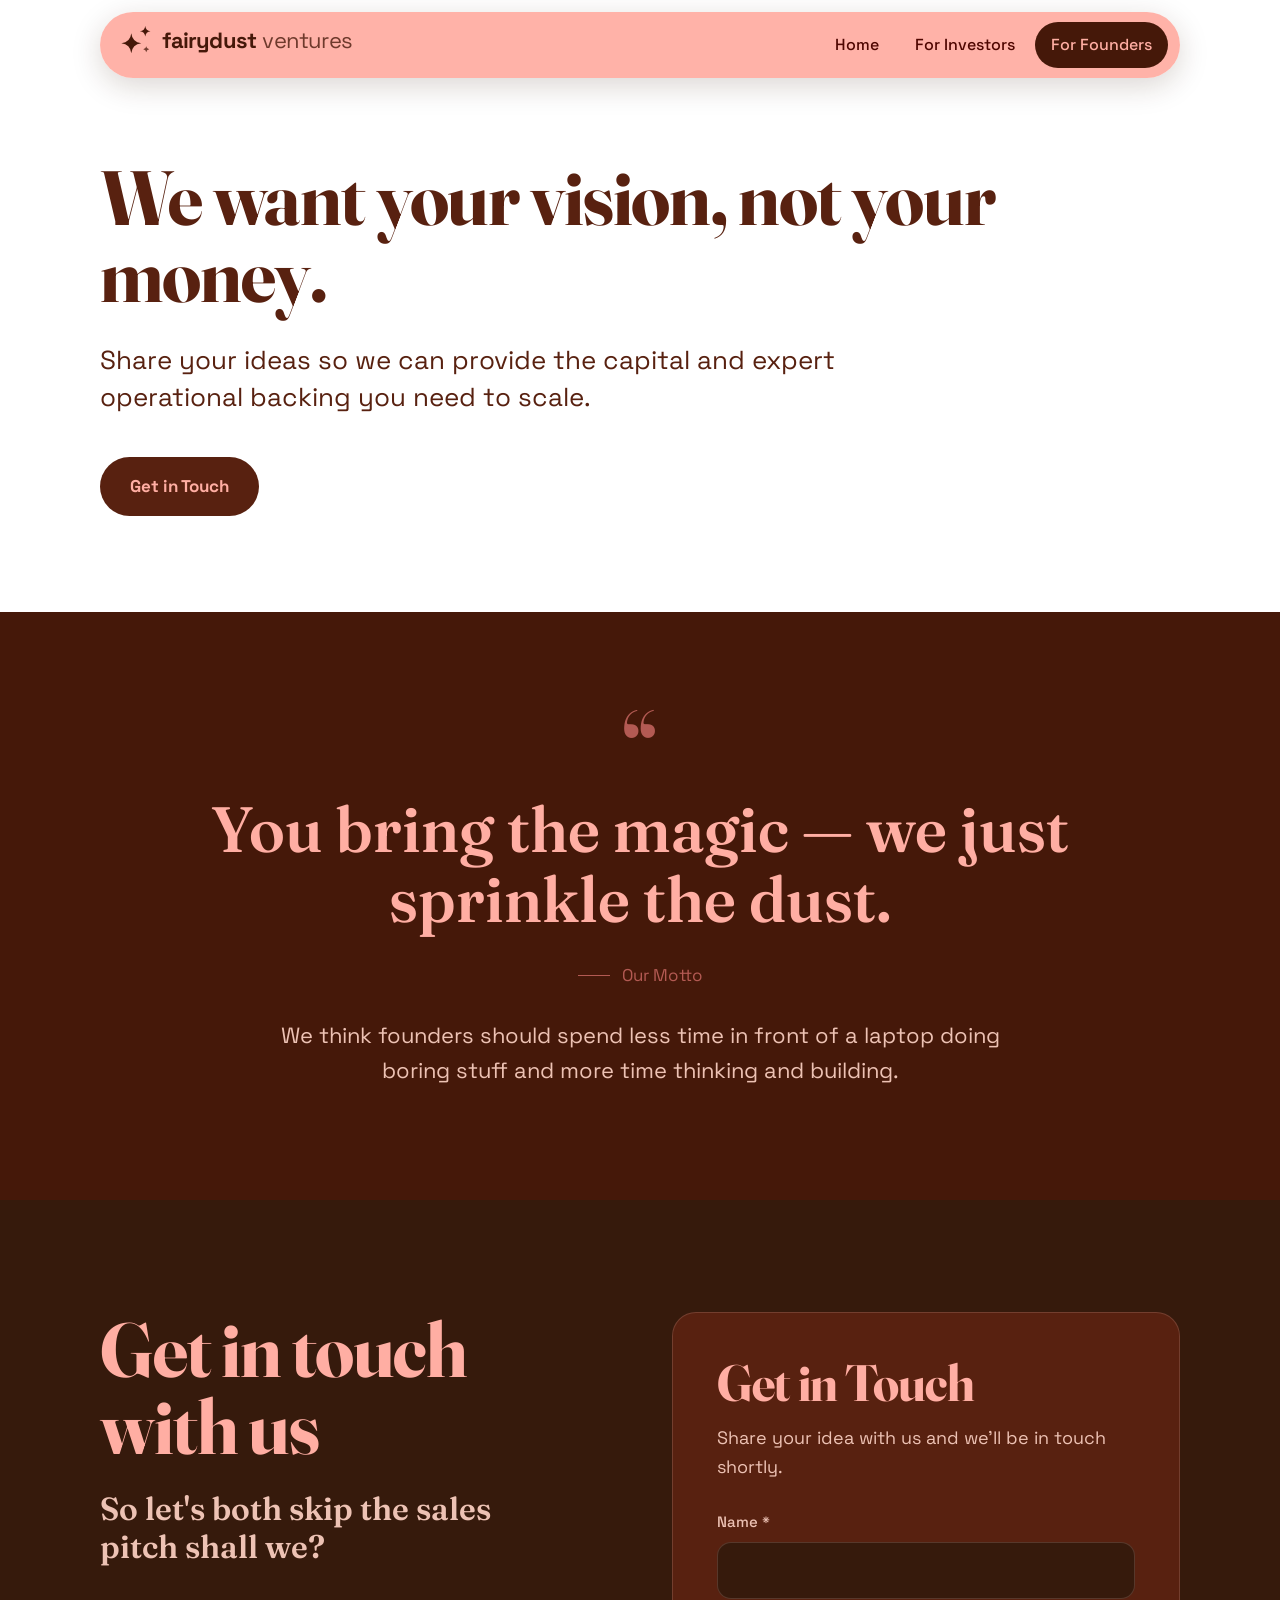
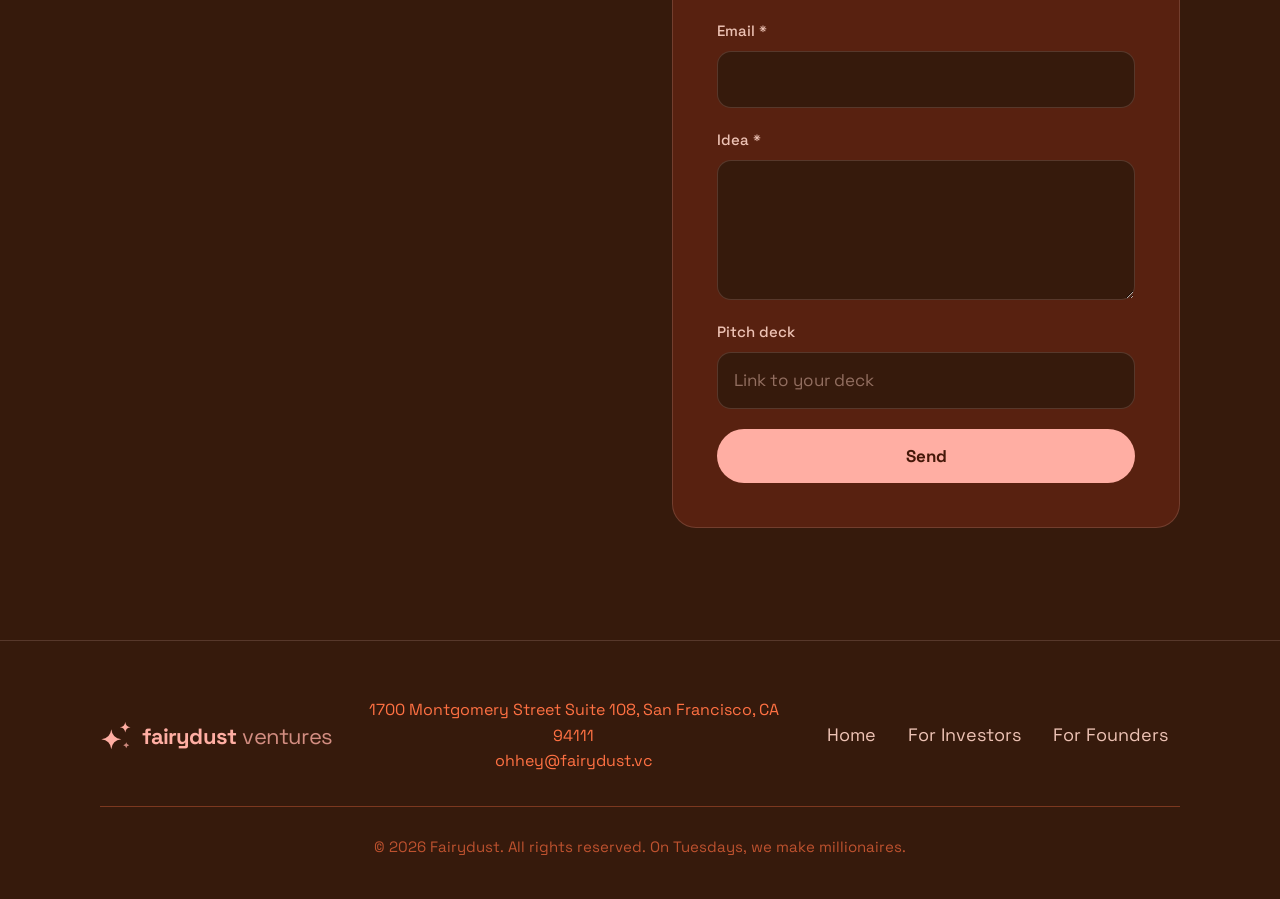
==== founders.html @ a84d710e "Hero: replace decorative tile with a clear logo card Co-Authored-By: Claude Opus 5.5 <noreply@anthro" ====
<!doctype html>
<html lang="en">
<head>
  <meta charset="utf-8" />
  <meta name="viewport" content="width=device-width, initial-scale=1, viewport-fit=cover" />
  <title>For Founders | fairydust ventures</title>
  <meta name="description" content="We want your vision, not your money. Share your idea with Fairydust." />
  <meta name="theme-color" content="#ffaea3" />
  <meta property="og:title" content="For Founders | fairydust ventures" />
  <meta property="og:description" content="We want your vision, not your money. Share your idea with Fairydust." />
  <link rel="icon" href="favicon.svg?v=653e0fa5" type="image/svg+xml" />
  <link rel="apple-touch-icon" href="apple-touch-icon.png" />
  <link rel="preconnect" href="https://fonts.googleapis.com" />
  <link rel="preconnect" href="https://fonts.gstatic.com" crossorigin />
  <link href="https://fonts.googleapis.com/css2?family=Fraunces:opsz,wght,SOFT,WONK@9..144,600..700,0..100,0..1&family=Space+Grotesk:wght@400;500;700&display=swap" rel="stylesheet" />
  <link rel="stylesheet" href="styles.css?v=5635c90c" />
  <script>document.documentElement.classList.add("js")</script>
</head>
<body>
  <header class="nav">
    <div class="wrap">
      <div class="nav-pill">
        <a href="/" aria-label="fairydust ventures home"><span class="logo"><svg class="mark" viewBox="0 0 48 48" fill="currentColor" aria-hidden="true"><path d="M17 14Q18.50 27.50 32 29Q18.50 30.50 17 44Q15.50 30.50 2 29Q15.50 27.50 17 14Z"/><path d="M38 3Q38.80 10.20 46 11Q38.80 11.80 38 19Q37.20 11.80 30 11Q37.20 10.20 38 3Z"/><path d="M39.5 33.5Q39.95 37.55 44.0 38Q39.95 38.45 39.5 42.5Q39.05 38.45 35.0 38Q39.05 37.55 39.5 33.5Z" opacity=".75"/></svg><span class="wm">fairydust<span class="wm-v">ventures</span></span></span></a>
        <button class="menu-toggle" aria-label="Open menu" aria-expanded="false" aria-controls="menu"><svg viewBox="0 0 24 24" fill="none" stroke="currentColor" stroke-width="2.2" stroke-linecap="round" aria-hidden="true"><path d="M4 7h16M4 12h16M4 17h16"/></svg></button>
        <nav class="nav-links" id="menu">
          <a href="/">Home</a>
          <a href="investors">For Investors</a>
          <a href="founders" aria-current="page">For Founders</a>
        </nav>
      </div>
    </div>
  </header>

  <main>
    <section class="page-hero">
      <div class="wrap">
        <h1>We want your vision, not your money.</h1>
        <p class="lead">Share your ideas so we can provide the capital and expert operational backing you need to scale.</p>
        <div class="hero-ctas"><a href="#pitch" class="btn btn-brown">Get in Touch</a></div>
      </div>
    </section>

    <section class="motto">
      <div class="wrap reveal">
        <blockquote>You bring the magic — we just sprinkle the dust.</blockquote>
        <p class="motto-by">Our Motto</p>
        <p class="body">We think founders should spend less time in front of a laptop doing boring stuff and more time thinking and building.</p>
      </div>
    </section>

    <section class="boring" id="pitch">
      <div class="wrap split">
        <div class="reveal">
          <h2 class="h2">Get in touch with us</h2>
          <p class="aside">So let's both skip the sales pitch shall we?</p>
        </div>
        <div class="panel reveal">
          <h3 class="h2">Get in Touch</h3>
          <p>Share your idea with us and we'll be in touch shortly.</p>
          <form data-mailto="ohhey@fairydust.vc" data-subject="Share your idea — Fairydust" style="margin-top:28px">
            <div class="field"><label for="n">Name *</label><input id="n" name="Name" autocomplete="name" required /></div>
            <div class="field"><label for="e">Email *</label><input id="e" name="Email" type="email" autocomplete="email" inputmode="email" required /></div>
            <div class="field"><label for="i">Idea *</label><textarea id="i" name="Idea" required></textarea></div>
            <div class="field"><label for="d">Pitch deck</label><input id="d" name="Pitch deck" type="url" inputmode="url" placeholder="Link to your deck" /></div>
            <button class="btn btn-pink" type="submit">Send</button>
            <p class="form-ok">Your email app should now open with your idea ready to send.</p>
          </form>
        </div>
      </div>
    </section>
  </main>

  <footer>
    <div class="wrap">
      <div class="foot">
        <span class="logo"><svg class="mark" viewBox="0 0 48 48" fill="currentColor" aria-hidden="true"><path d="M17 14Q18.50 27.50 32 29Q18.50 30.50 17 44Q15.50 30.50 2 29Q15.50 27.50 17 14Z"/><path d="M38 3Q38.80 10.20 46 11Q38.80 11.80 38 19Q37.20 11.80 30 11Q37.20 10.20 38 3Z"/><path d="M39.5 33.5Q39.95 37.55 44.0 38Q39.95 38.45 39.5 42.5Q39.05 38.45 35.0 38Q39.05 37.55 39.5 33.5Z" opacity=".75"/></svg><span class="wm">fairydust<span class="wm-v">ventures</span></span></span>
        <div class="foot-info">
          1700 Montgomery Street Suite 108, San Francisco, CA 94111<br />
          <a href="mailto:ohhey@fairydust.vc">ohhey@fairydust.vc</a>
        </div>
        <nav class="foot-nav"><a href="/">Home</a><a href="investors">For Investors</a><a href="founders">For Founders</a></nav>
      </div>
      <p class="copyright">© 2026 Fairydust. All rights reserved. On Tuesdays, we make millionaires.</p>
    </div>
  </footer>
  <script src="main.js?v=64607a67" defer></script>
</body>
</html>
---- styles.css ----
/* Palette taken from the live fairydust.vc site */
:root {
  --white: #ffffff;
  --brown-900: #361a0c;
  --brown-800: #451809;
  --brown-700: #582110;
  --rose: #b35a53;
  --pink: #ffaea3;
  --blush: #edc2b4;
  --orange: #ff7143;
  --rust: #be522f;
  --maroon: #4f0600;

  --line-dark: rgba(237, 194, 180, 0.18);
  --radius: 20px;
  --max: 1120px;
  --display: "Fraunces", Georgia, serif;
  --sans: "Space Grotesk", system-ui, -apple-system, sans-serif;
  --gutter: 20px;
}

* { box-sizing: border-box; margin: 0; padding: 0; }
html { -webkit-text-size-adjust: 100%; scroll-behavior: smooth; scroll-padding-top: 96px; }
body {
  background: var(--brown-900);
  color: var(--blush);
  font-family: var(--sans);
  font-size: 18px;
  line-height: 1.6;
  -webkit-font-smoothing: antialiased;
  overflow-x: hidden;
  font-variation-settings: "WONK" 0, "SOFT" 0;
}
a { color: inherit; text-decoration: none; }
img, svg { display: block; max-width: 100%; }
.wrap { width: 100%; max-width: var(--max); margin: 0 auto; padding-left: max(var(--gutter), env(safe-area-inset-left)); padding-right: max(var(--gutter), env(safe-area-inset-right)); }

/* ---------- Logo ---------- */
.logo { display: inline-flex; align-items: center; gap: 10px; color: var(--pink); line-height: 1; white-space: nowrap; font-size: 22px; }
.logo svg { width: 1.45em; height: 1.45em; flex: none; }
.wm { font-family: var(--sans); font-weight: 700; letter-spacing: -0.04em; }
.wm-v { font-weight: 400; letter-spacing: -0.02em; margin-left: .28em; opacity: .78; }

/* ---------- Nav (pink pill, as on the original) ---------- */
.nav { position: fixed; top: 0; left: 0; right: 0; z-index: 50; padding: 12px 0; padding-top: max(12px, env(safe-area-inset-top)); }
.nav-pill {
  display: flex; align-items: center; justify-content: space-between; gap: 16px;
  background: rgba(255, 174, 163, 0.94);
  backdrop-filter: blur(10px); -webkit-backdrop-filter: blur(10px);
  border-radius: 999px; padding: 10px 12px 10px 20px;
  box-shadow: 0 8px 30px rgba(54, 26, 12, 0.18);
}
.nav .logo { color: var(--brown-800); }
.nav-links { display: flex; align-items: center; gap: 4px; }
.nav-links a {
  color: var(--maroon); font-size: 16px; font-weight: 500; padding: 10px 16px; border-radius: 999px;
  transition: background .2s;
}
.nav-links a:hover { background: rgba(79, 6, 0, 0.08); }
.nav-links a[aria-current="page"] { background: var(--brown-800); color: var(--pink); }
.menu-toggle {
  display: none; width: 44px; height: 44px; border: 0; border-radius: 50%;
  background: var(--brown-800); color: var(--pink); cursor: pointer;
  align-items: center; justify-content: center;
}
.menu-toggle svg { width: 20px; height: 20px; }

/* ---------- Buttons ---------- */
.btn {
  display: inline-flex; align-items: center; justify-content: center; gap: 10px;
  min-height: 52px; padding: 14px 28px; border-radius: 999px; border: 2px solid transparent;
  font-family: var(--sans); font-size: 17px; font-weight: 700; cursor: pointer;
  transition: transform .2s, background .2s, color .2s;
}
.btn:active { transform: scale(.98); }
.btn-pink { background: var(--pink); color: var(--brown-800); }
.btn-pink:hover { background: var(--blush); }
.btn-brown { background: var(--brown-700); color: var(--pink); }
.btn-brown:hover { background: var(--brown-800); }
.btn-outline { border-color: var(--brown-700); color: var(--brown-700); }
.btn-outline:hover { background: var(--brown-700); color: var(--pink); }

/* ---------- Hero (white, brown headline, as on the original) ---------- */
.hero { background: var(--white); color: var(--brown-700); padding: 168px 0 112px; position: relative; overflow: hidden; }
.hero-grid { display: grid; grid-template-columns: minmax(0, 1fr) 340px; gap: 56px; align-items: center; }
.hero h1 {
  font-family: var(--display); font-weight: 700; font-variation-settings: "opsz" 144, "WONK" 0, "SOFT" 0;
  font-size: min(14.2cqi, 132px); line-height: .92; letter-spacing: -0.02em; text-transform: uppercase;
}
.hero-copy { container-type: inline-size; min-width: 0; }
.hero-ctas { display: flex; flex-wrap: wrap; gap: 12px; margin-top: 40px; }
.hero-mark {
  position: relative; aspect-ratio: 4 / 5; border-radius: 28px; overflow: hidden;
  background:
    radial-gradient(70% 55% at 50% 42%, rgba(179, 90, 83, .45), transparent 70%),
    var(--brown-900);
  display: flex; flex-direction: column; align-items: center; justify-content: center; gap: 28px;
  padding: 32px; color: var(--pink);
  box-shadow: 0 40px 80px -30px rgba(54, 26, 12, .55);
}
.mark-lg { width: 56%; animation: glow 5s ease-in-out infinite; }
.mark-lg svg { width: 100%; height: auto; }
.wordmark-lg { font-size: 30px; line-height: 1; white-space: nowrap; }
@keyframes glow {
  0%, 100% { filter: drop-shadow(0 0 0 rgba(255, 174, 163, 0)); transform: scale(1); }
  50% { filter: drop-shadow(0 0 22px rgba(255, 174, 163, .45)); transform: scale(1.03); }
}

/* ---------- Sections ---------- */
section { padding: 112px 0; }
.h2 {
  font-family: var(--display); font-weight: 700; font-variation-settings: "opsz" 144, "WONK" 0, "SOFT" 0;
  font-size: clamp(40px, 6vw, 88px); line-height: 1; letter-spacing: -0.015em;
}
.lead { font-size: clamp(20px, 2.2vw, 26px); line-height: 1.45; }

/* Magic Logic */
.magic { background: var(--brown-900); color: var(--pink); }
.magic .h2 { color: var(--rose); }
.magic-grid { display: grid; grid-template-columns: 5fr 7fr; gap: 64px; align-items: start; }
.magic-body { display: flex; flex-direction: column; gap: 24px; }
.magic-body .first { font-family: var(--display); font-weight: 600; font-size: clamp(28px, 3vw, 38px); line-height: 1.15; color: var(--pink); }
.magic-body p { color: var(--pink); }
.magic-body p.quiet { color: var(--blush); opacity: .9; }

/* Sprinklers */
.sprinklers { background: var(--brown-800); color: var(--blush); }
.section-head { max-width: 760px; margin-bottom: 56px; display: flex; flex-direction: column; gap: 20px; }
.team { display: grid; grid-template-columns: repeat(3, 1fr); gap: 20px; }
.member {
  background: var(--brown-700); border: 1px solid var(--line-dark); border-radius: var(--radius);
  padding: 32px; display: flex; flex-direction: column; gap: 14px; min-height: 260px;
}
.member .spark { width: 40px; height: 40px; color: var(--pink); margin-bottom: auto; }
.member h3 { font-family: var(--display); font-weight: 700; font-size: 32px; line-height: 1.1; color: var(--blush); }
.member p { font-size: 18px; color: var(--blush); opacity: .9; }

/* Boring Work */
.boring { background: var(--brown-900); color: var(--pink); }
.boring .h2 { color: var(--pink); }

/* Sprinkles CTA card */
.cta-sec { background: var(--brown-900); padding-top: 0; }
.cta-card {
  background: var(--rose); color: var(--white); border-radius: 28px; padding: 72px 56px;
  display: flex; align-items: center; justify-content: space-between; gap: 32px; flex-wrap: wrap;
}
.cta-card .h2 { color: var(--white); }

/* ---------- Subpages ---------- */
.page-hero { background: var(--white); color: var(--brown-700); padding: 160px 0 96px; }
.page-hero h1 {
  font-family: var(--display); font-weight: 700; font-variation-settings: "opsz" 144, "WONK" 0, "SOFT" 0;
  font-size: clamp(38px, 6vw, 80px); line-height: 1; letter-spacing: -0.015em; max-width: 980px;
}
.page-hero .lead { margin-top: 28px; max-width: 760px; color: var(--brown-700); }
.page-hero .lead strong { color: var(--rose); font-weight: 700; }

.split { display: grid; grid-template-columns: 1fr 1fr; gap: 64px; align-items: start; }
.panel { background: var(--brown-700); border: 1px solid var(--line-dark); border-radius: 24px; padding: 44px; }
.panel .h2 { font-size: clamp(34px, 4vw, 52px); color: var(--pink); }
.panel p { color: var(--blush); margin-top: 16px; }

.motto { background: var(--brown-800); text-align: center; }
.motto blockquote {
  font-family: var(--display); font-weight: 600; font-size: clamp(32px, 5vw, 64px); line-height: 1.1;
  color: var(--pink); max-width: 960px; margin: 0 auto;
}
.motto p.body { max-width: 760px; margin: 28px auto 0; color: var(--blush); font-size: clamp(18px, 2vw, 22px); }

/* ---------- Forms ---------- */
.field { display: flex; flex-direction: column; gap: 8px; margin-bottom: 20px; }
.field label { font-size: 15px; font-weight: 500; color: var(--blush); }
.field input, .field textarea {
  /* 16px+ stops iPhone from zooming into inputs */
  font: inherit; font-size: 17px; color: var(--white); background: var(--brown-900);
  border: 1px solid var(--line-dark); border-radius: 14px; padding: 14px 16px; width: 100%;
  -webkit-appearance: none; appearance: none;
}
.field textarea { min-height: 140px; resize: vertical; }
.field input::placeholder, .field textarea::placeholder { color: rgba(237, 194, 180, .5); }
.field input:focus, .field textarea:focus { outline: none; border-color: var(--pink); }
.form-note { font-size: 14px; color: var(--blush); opacity: .75; margin-top: 12px; }
.form-ok { display: none; color: var(--pink); margin-top: 14px; font-weight: 500; }
.panel form .btn { width: 100%; }

/* ---------- Footer ---------- */
footer { background: var(--brown-900); border-top: 1px solid var(--line-dark); padding: 56px 0 max(40px, env(safe-area-inset-bottom)); color: var(--orange); }
.foot { display: grid; grid-template-columns: auto 1fr auto; align-items: center; gap: 32px; padding-bottom: 32px; border-bottom: 1px solid rgba(255, 113, 67, .35); }
.foot-info { font-size: 16px; line-height: 1.6; text-align: center; }
.foot-info a:hover { text-decoration: underline; }
.foot-nav { display: flex; gap: 8px; flex-wrap: wrap; }
.foot-nav a { color: var(--blush); padding: 10px 12px; border-radius: 999px; }
.foot-nav a:hover { background: rgba(237, 194, 180, .08); }
.copyright { color: var(--rust); font-size: 15px; text-align: center; padding-top: 28px; }

/* ---------- Reveal (only when JS runs, so content never hides without it) ---------- */
.js .reveal { opacity: 0; transform: translateY(18px); transition: opacity .7s ease, transform .7s ease; }
.js .reveal.in { opacity: 1; transform: none; }
@media (prefers-reduced-motion: reduce) {
  .js .reveal { opacity: 1; transform: none; transition: none; }
  html { scroll-behavior: auto; }
}


/* ---------- Sparkle motif (from the logo) ---------- */
.tw { position: absolute; color: var(--pink); pointer-events: none; }
.tw svg { width: 100%; height: 100%; }
.tw1 { width: 42%; top: 12%; right: 10%; animation: twinkle 5s ease-in-out infinite; }
.tw2 { width: 20%; top: 46%; left: 14%; opacity: .7; animation: twinkle 6s ease-in-out -2s infinite; }
.tw3 { width: 12%; top: 8%; left: 24%; opacity: .5; animation: twinkle 4.5s ease-in-out -1s infinite; }
@keyframes twinkle {
  0%, 100% { transform: scale(1) rotate(0deg); opacity: .95; }
  50% { transform: scale(.86) rotate(8deg); opacity: .55; }
}

/* ---------- Hero magic ---------- */
.hero-sparkles { position: absolute; inset: 0; pointer-events: none; z-index: 0; }
.hero .wrap { position: relative; z-index: 1; }
.hs {
  position: absolute; width: var(--s); height: var(--s); color: var(--c);
  animation: drift var(--d) ease-in-out var(--dl) infinite;
}
.hs svg { width: 100%; height: 100%; }
@keyframes drift {
  0%, 100% { transform: translate(0, 0) scale(.3) rotate(0deg); opacity: 0; }
  35% { opacity: .9; }
  50% { transform: translate(var(--dx), var(--dy)) scale(1) rotate(45deg); opacity: .85; }
  70% { opacity: .5; }
}
.shimmer {
  background: linear-gradient(100deg, var(--brown-700) 0 38%, var(--rose) 45%, var(--orange) 50%, var(--pink) 54%, var(--brown-700) 62% 100%);
  background-size: 300% 100%; background-position: 100% 0;
  -webkit-background-clip: text; background-clip: text; color: transparent;
  animation: shimmer 6s ease-in-out 1s infinite;
}
@keyframes shimmer {
  0% { background-position: 100% 0; }
  28%, 100% { background-position: 0% 0; }
}
.sparkle-fx { position: absolute; pointer-events: none; z-index: 2; width: 14px; height: 14px; margin: -7px 0 0 -7px; }
.sparkle-fx svg { width: 100%; height: 100%; filter: drop-shadow(0 0 4px currentColor); }

/* ---------- Services marquee ---------- */
.marquee { background: var(--pink); color: var(--brown-800); overflow: hidden; border-block: 1px solid rgba(69, 24, 9, .12); }
.marquee-track { display: flex; align-items: center; gap: 28px; width: max-content; padding: 20px 0; animation: marquee 40s linear infinite; }
.marquee span { font-family: var(--display); font-weight: 600; font-size: clamp(22px, 2.4vw, 30px); white-space: nowrap; }
.marquee i { width: 22px; height: 22px; display: inline-flex; color: var(--rose); }
.marquee i svg { width: 100%; height: 100%; }
@keyframes marquee { to { transform: translateX(-50%); } }

/* ---------- Editorial list for The Boring Work ---------- */
.work-list { border-top: 1px solid var(--line-dark); }
.work-list .work {
  display: grid; grid-template-columns: 72px minmax(0, 5fr) minmax(0, 6fr); gap: 24px; align-items: baseline;
  padding: 34px 0; border-bottom: 1px solid var(--line-dark); border-left: 0;
  transition: padding .35s ease, background .35s ease;
}
.work-list .work:hover { padding-left: 16px; background: linear-gradient(90deg, rgba(255, 174, 163, .06), transparent 70%); }
.work-n { font-family: var(--sans); font-size: 15px; font-weight: 500; color: var(--rose); letter-spacing: .04em; }
.work-list .work h3 { font-family: var(--display); font-weight: 700; font-size: clamp(30px, 3.6vw, 48px); line-height: 1.05; color: var(--pink); }
.work-list .work p { font-size: 18px; color: var(--blush); max-width: 520px; }

/* ---------- Card polish ---------- */
.member {
  position: relative; overflow: hidden;
  background: linear-gradient(160deg, rgba(179, 90, 83, .35), rgba(88, 33, 15, .9) 55%), var(--brown-700);
  transition: transform .35s ease, border-color .35s ease, box-shadow .35s ease;
}
.member:hover { transform: translateY(-6px); border-color: rgba(255, 174, 163, .45); box-shadow: 0 30px 60px -30px rgba(0, 0, 0, .6); }
.member .spark { transition: transform .5s ease; }
.member:hover .spark { transform: rotate(18deg) scale(1.1); }

.cta-card { position: relative; overflow: hidden; background: radial-gradient(120% 140% at 100% 0%, #c4685f, var(--rose) 55%, #9e4c46); }
.cta-card .tw { color: var(--pink); opacity: .35; }
.cta-card .tw1 { width: 220px; top: -40px; right: 6%; }
.cta-card .tw2 { width: 90px; top: auto; bottom: 18px; left: auto; right: 34%; }
.cta-card .h2, .cta-card .btn { position: relative; z-index: 1; }
.cta-card .h2 { font-size: clamp(44px, 7vw, 104px); }

.magic-grid .h2 { position: sticky; top: 120px; }
.magic .h2 { font-size: clamp(48px, 7vw, 104px); }

.motto-by { display: inline-flex; align-items: center; gap: 12px; margin-top: 28px; font-size: 17px; color: var(--rose); }
.motto-by::before { content: ""; width: 32px; height: 1px; background: currentColor; }
.aside { font-family: var(--display); font-weight: 600; font-size: clamp(24px, 2.6vw, 32px); line-height: 1.2; color: var(--blush); margin-top: 24px; max-width: 460px; }
.motto blockquote::before { content: "“"; display: block; font-size: 1.6em; line-height: .6; color: var(--rose); margin-bottom: 8px; }

@media (prefers-reduced-motion: reduce) {
  .tw, .marquee-track, .hs, .shimmer, .mark-lg { animation: none; }
  .hs { opacity: .6; transform: none; }
  .shimmer { color: var(--brown-700); background: none; }
}

/* ---------- Tablet ---------- */
@media (max-width: 960px) {
  .hero-grid { grid-template-columns: 1fr; }
  .hero-mark { aspect-ratio: auto; min-height: 220px; order: -1; display: none; }
  .magic-grid .h2 { position: static; }
  .work-list .work { grid-template-columns: 56px 1fr; }
  .work-list .work p { grid-column: 2; }
  .magic-grid, .split { grid-template-columns: 1fr; gap: 36px; }
  .team { grid-template-columns: 1fr; }
  .member { min-height: 0; }
}

/* ---------- iPhone ---------- */
@media (max-width: 720px) {
  body { font-size: 17px; }
  :root { --gutter: 16px; }
  section { padding: 72px 0; }
  .nav { padding-left: 0; padding-right: 0; }
  .nav-pill { padding: 6px 6px 6px 16px; }
  .nav .logo { font-size: 19px; }
  .menu-toggle { display: inline-flex; }
  .nav-links {
    position: absolute; top: calc(100% + 8px); left: max(16px, env(safe-area-inset-left)); right: max(16px, env(safe-area-inset-right));
    flex-direction: column; align-items: stretch; gap: 4px;
    background: var(--pink); border-radius: 24px; padding: 10px;
    box-shadow: 0 16px 40px rgba(54, 26, 12, .3);
    display: none;
  }
  .nav-links.open { display: flex; }
  .nav-links a { font-size: 18px; padding: 14px 18px; }

  .hero { padding: 120px 0 64px; }
  .hero-ctas { flex-direction: column; margin-top: 32px; }
  .hero-ctas .btn { width: 100%; }

  .section-head { margin-bottom: 36px; }
  .member { padding: 26px 22px; }
  .member .spark { width: 32px; height: 32px; margin-bottom: 8px; }
  .member h3 { font-size: 28px; }

  .work-list .work { grid-template-columns: 1fr; gap: 8px; padding: 26px 0; }
  .work-list .work p { grid-column: 1; }
  .work-list .work:hover { padding-left: 0; }
  .work-list .work h3 { font-family: var(--display); font-weight: 700; font-size: 32px; }
  .marquee-track { padding: 14px 0; gap: 20px; animation-duration: 30s; }
  .marquee i { width: 16px; height: 16px; }
  .cta-card .tw1 { width: 150px; top: -30px; right: -20px; }

  .cta-card { padding: 44px 24px; border-radius: 24px; flex-direction: column; align-items: stretch; text-align: left; }
  .cta-card .btn { width: 100%; }

  .page-hero { padding: 120px 0 64px; }
  .panel { padding: 28px 20px; border-radius: 20px; }

  .foot { grid-template-columns: 1fr; gap: 20px; }
  .foot-info { text-align: left; }
  .foot-nav { margin-left: -12px; }
  .copyright { text-align: left; }
}
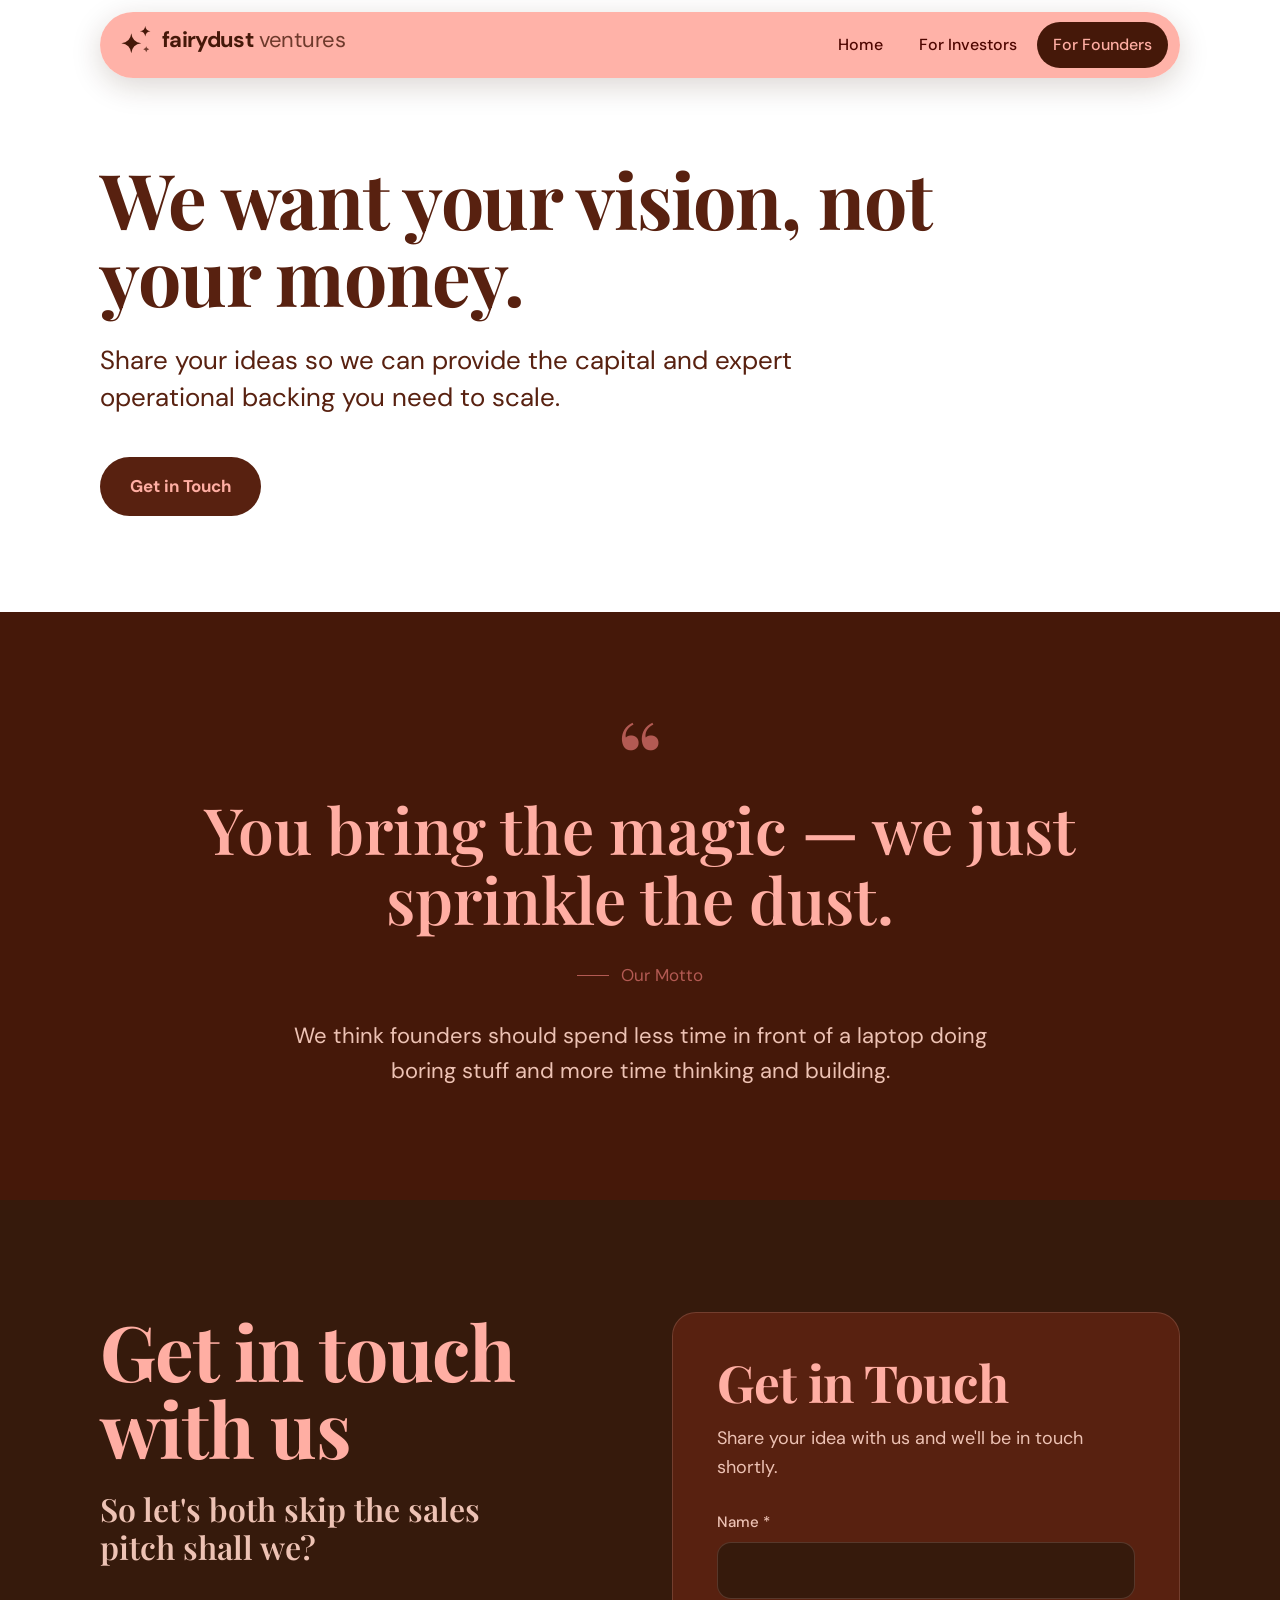
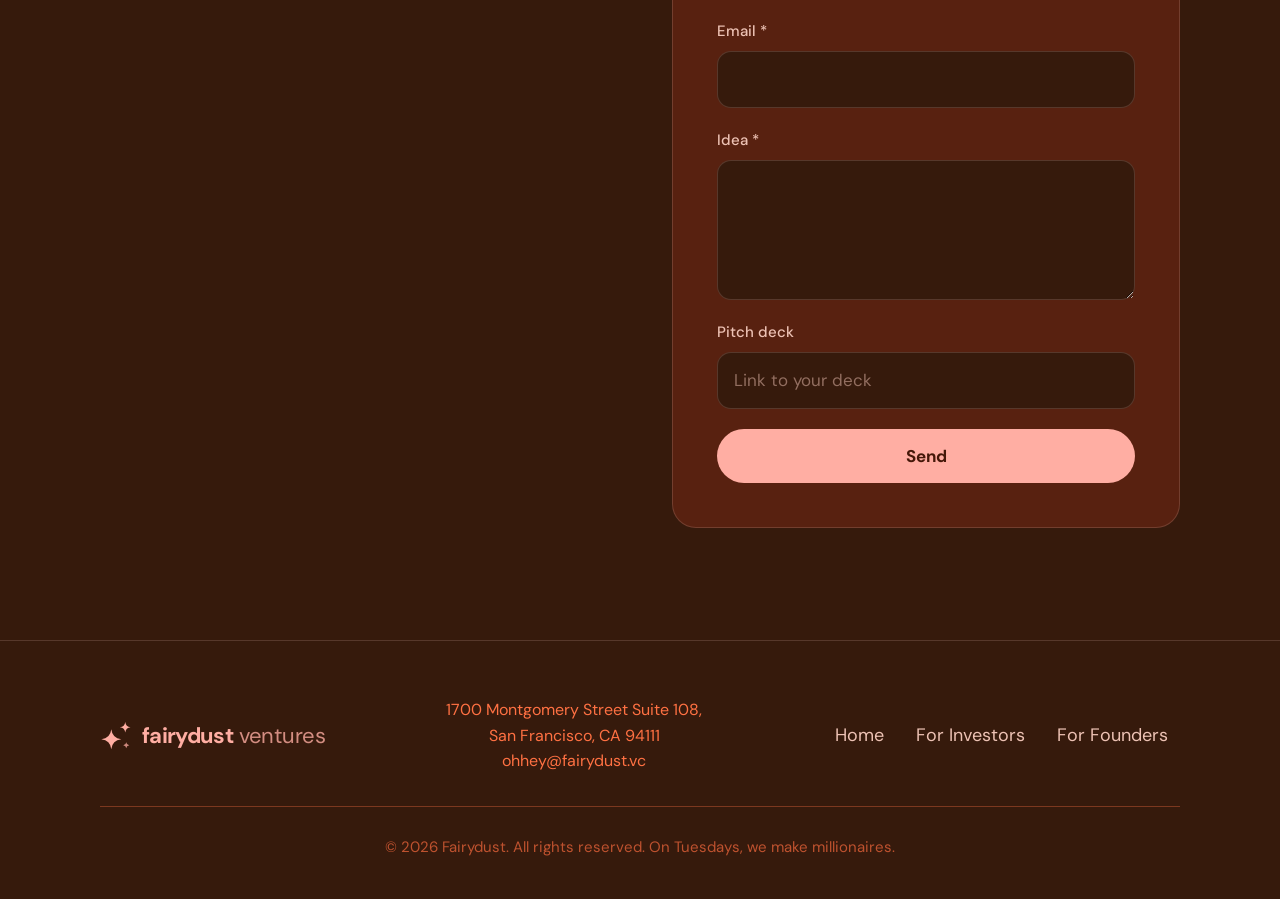
==== commit a49762d2: "Fonts: Playfair Display headlines + DM Sans body to remove quirky/warped glyphs; fix footer address " ====
--- a/founders.html
+++ b/founders.html
@@ -12,8 +12,8 @@
   <link rel="apple-touch-icon" href="apple-touch-icon.png" />
   <link rel="preconnect" href="https://fonts.googleapis.com" />
   <link rel="preconnect" href="https://fonts.gstatic.com" crossorigin />
-  <link href="https://fonts.googleapis.com/css2?family=Fraunces:opsz,wght,SOFT,WONK@9..144,600..700,0..100,0..1&family=Space+Grotesk:wght@400;500;700&display=swap" rel="stylesheet" />
-  <link rel="stylesheet" href="styles.css?v=5635c90c" />
+  <link href="https://fonts.googleapis.com/css2?family=Playfair+Display:wght@600;700&family=DM+Sans:opsz,wght@9..40,400;9..40,500;9..40,700&display=swap" rel="stylesheet" />
+  <link rel="stylesheet" href="styles.css?v=dd1297db" />
   <script>document.documentElement.classList.add("js")</script>
 </head>
 <body>
@@ -75,7 +75,7 @@
       <div class="foot">
         <span class="logo"><svg class="mark" viewBox="0 0 48 48" fill="currentColor" aria-hidden="true"><path d="M17 14Q18.50 27.50 32 29Q18.50 30.50 17 44Q15.50 30.50 2 29Q15.50 27.50 17 14Z"/><path d="M38 3Q38.80 10.20 46 11Q38.80 11.80 38 19Q37.20 11.80 30 11Q37.20 10.20 38 3Z"/><path d="M39.5 33.5Q39.95 37.55 44.0 38Q39.95 38.45 39.5 42.5Q39.05 38.45 35.0 38Q39.05 37.55 39.5 33.5Z" opacity=".75"/></svg><span class="wm">fairydust<span class="wm-v">ventures</span></span></span>
         <div class="foot-info">
-          1700 Montgomery Street Suite 108, San Francisco, CA 94111<br />
+          1700 Montgomery Street Suite 108,<br />San Francisco, CA 94111<br />
           <a href="mailto:ohhey@fairydust.vc">ohhey@fairydust.vc</a>
         </div>
         <nav class="foot-nav"><a href="/">Home</a><a href="investors">For Investors</a><a href="founders">For Founders</a></nav>
--- a/styles.css
+++ b/styles.css
@@ -14,8 +14,8 @@
   --line-dark: rgba(237, 194, 180, 0.18);
   --radius: 20px;
   --max: 1120px;
-  --display: "Fraunces", Georgia, serif;
-  --sans: "Space Grotesk", system-ui, -apple-system, sans-serif;
+  --display: "Playfair Display", Georgia, serif;
+  --sans: "DM Sans", system-ui, -apple-system, sans-serif;
   --gutter: 20px;
 }
 
@@ -29,7 +29,6 @@
   line-height: 1.6;
   -webkit-font-smoothing: antialiased;
   overflow-x: hidden;
-  font-variation-settings: "WONK" 0, "SOFT" 0;
 }
 a { color: inherit; text-decoration: none; }
 img, svg { display: block; max-width: 100%; }
@@ -38,7 +37,7 @@
 /* ---------- Logo ---------- */
 .logo { display: inline-flex; align-items: center; gap: 10px; color: var(--pink); line-height: 1; white-space: nowrap; font-size: 22px; }
 .logo svg { width: 1.45em; height: 1.45em; flex: none; }
-.wm { font-family: var(--sans); font-weight: 700; letter-spacing: -0.04em; }
+.wm { font-family: var(--sans); font-weight: 700; letter-spacing: -0.03em; }
 .wm-v { font-weight: 400; letter-spacing: -0.02em; margin-left: .28em; opacity: .78; }
 
 /* ---------- Nav (pink pill, as on the original) ---------- */
@@ -84,8 +83,8 @@
 .hero { background: var(--white); color: var(--brown-700); padding: 168px 0 112px; position: relative; overflow: hidden; }
 .hero-grid { display: grid; grid-template-columns: minmax(0, 1fr) 340px; gap: 56px; align-items: center; }
 .hero h1 {
-  font-family: var(--display); font-weight: 700; font-variation-settings: "opsz" 144, "WONK" 0, "SOFT" 0;
-  font-size: min(14.2cqi, 132px); line-height: .92; letter-spacing: -0.02em; text-transform: uppercase;
+  font-family: var(--display); font-weight: 700;
+  font-size: min(13.8cqi, 128px); line-height: .92; letter-spacing: -0.02em; text-transform: uppercase;
 }
 .hero-copy { container-type: inline-size; min-width: 0; }
 .hero-ctas { display: flex; flex-wrap: wrap; gap: 12px; margin-top: 40px; }
@@ -109,7 +108,7 @@
 /* ---------- Sections ---------- */
 section { padding: 112px 0; }
 .h2 {
-  font-family: var(--display); font-weight: 700; font-variation-settings: "opsz" 144, "WONK" 0, "SOFT" 0;
+  font-family: var(--display); font-weight: 700;
   font-size: clamp(40px, 6vw, 88px); line-height: 1; letter-spacing: -0.015em;
 }
 .lead { font-size: clamp(20px, 2.2vw, 26px); line-height: 1.45; }
@@ -150,7 +149,7 @@
 /* ---------- Subpages ---------- */
 .page-hero { background: var(--white); color: var(--brown-700); padding: 160px 0 96px; }
 .page-hero h1 {
-  font-family: var(--display); font-weight: 700; font-variation-settings: "opsz" 144, "WONK" 0, "SOFT" 0;
+  font-family: var(--display); font-weight: 700;
   font-size: clamp(38px, 6vw, 80px); line-height: 1; letter-spacing: -0.015em; max-width: 980px;
 }
 .page-hero .lead { margin-top: 28px; max-width: 760px; color: var(--brown-700); }
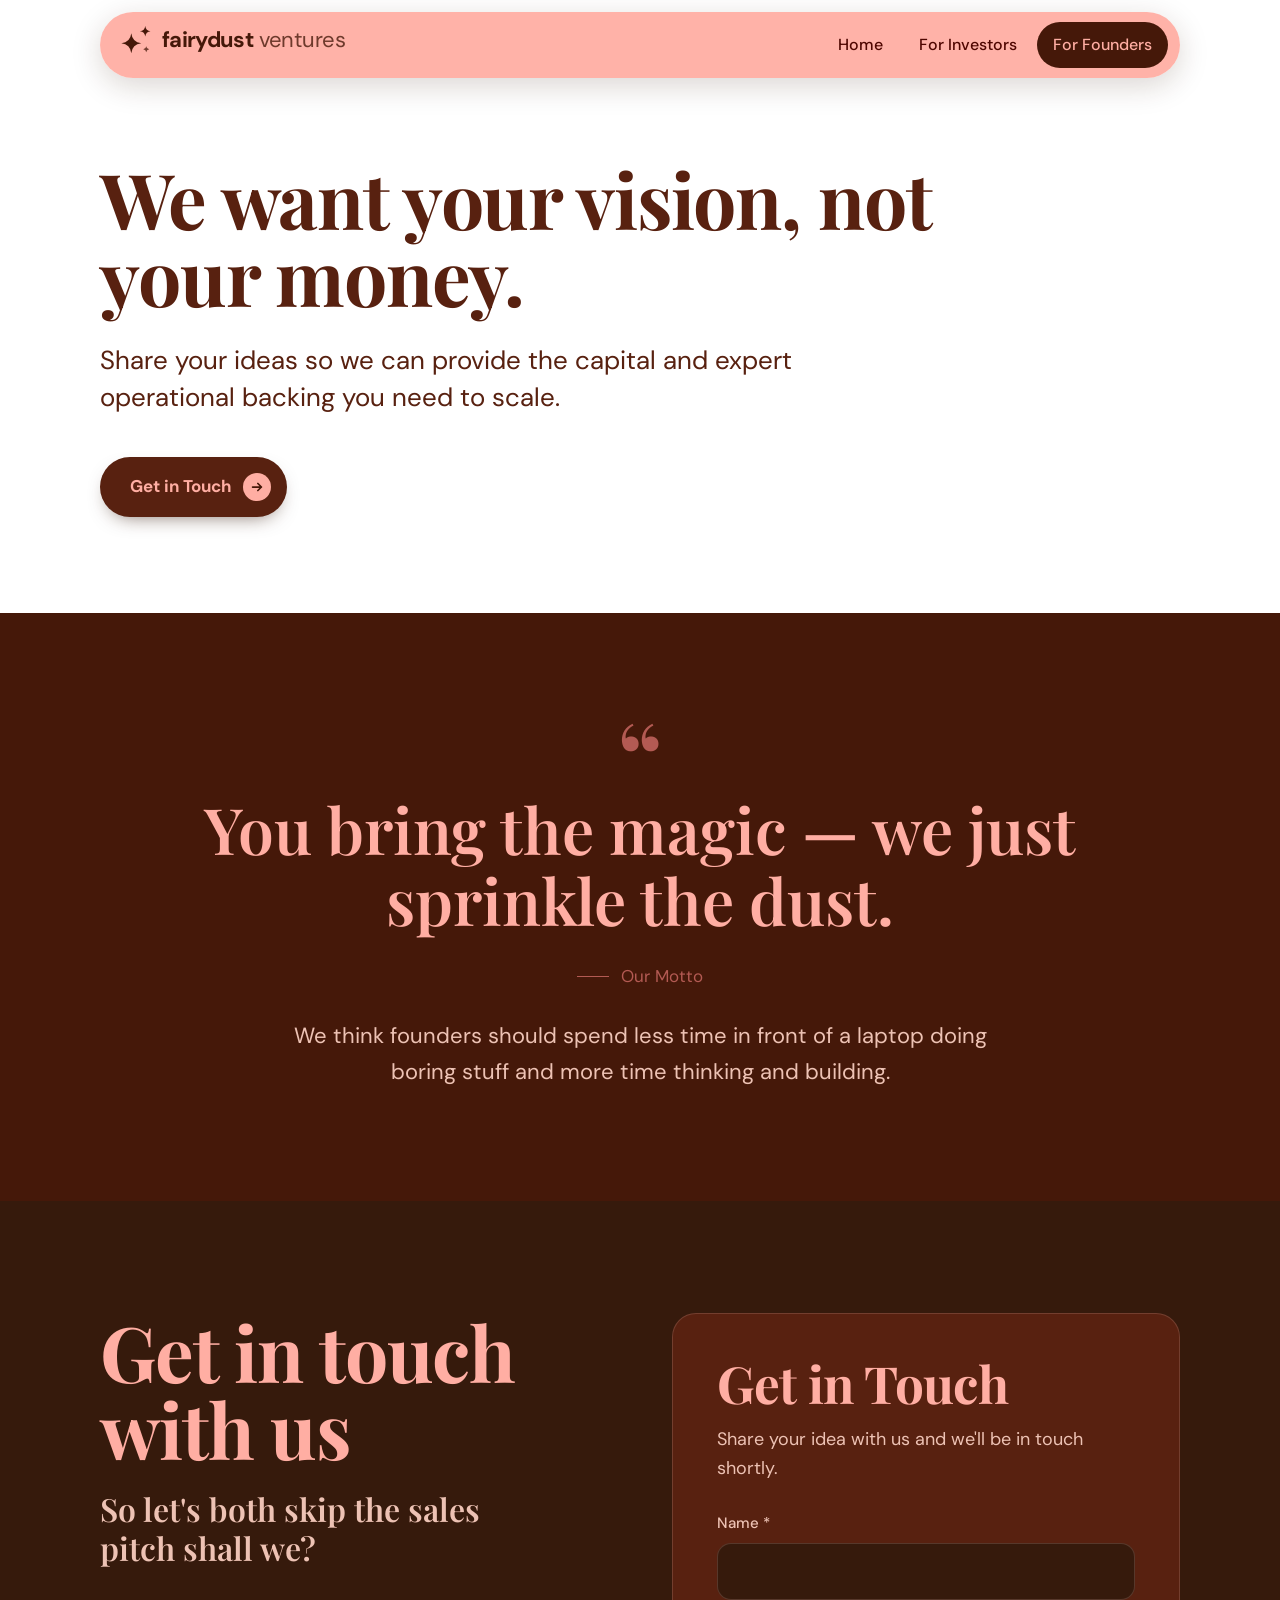
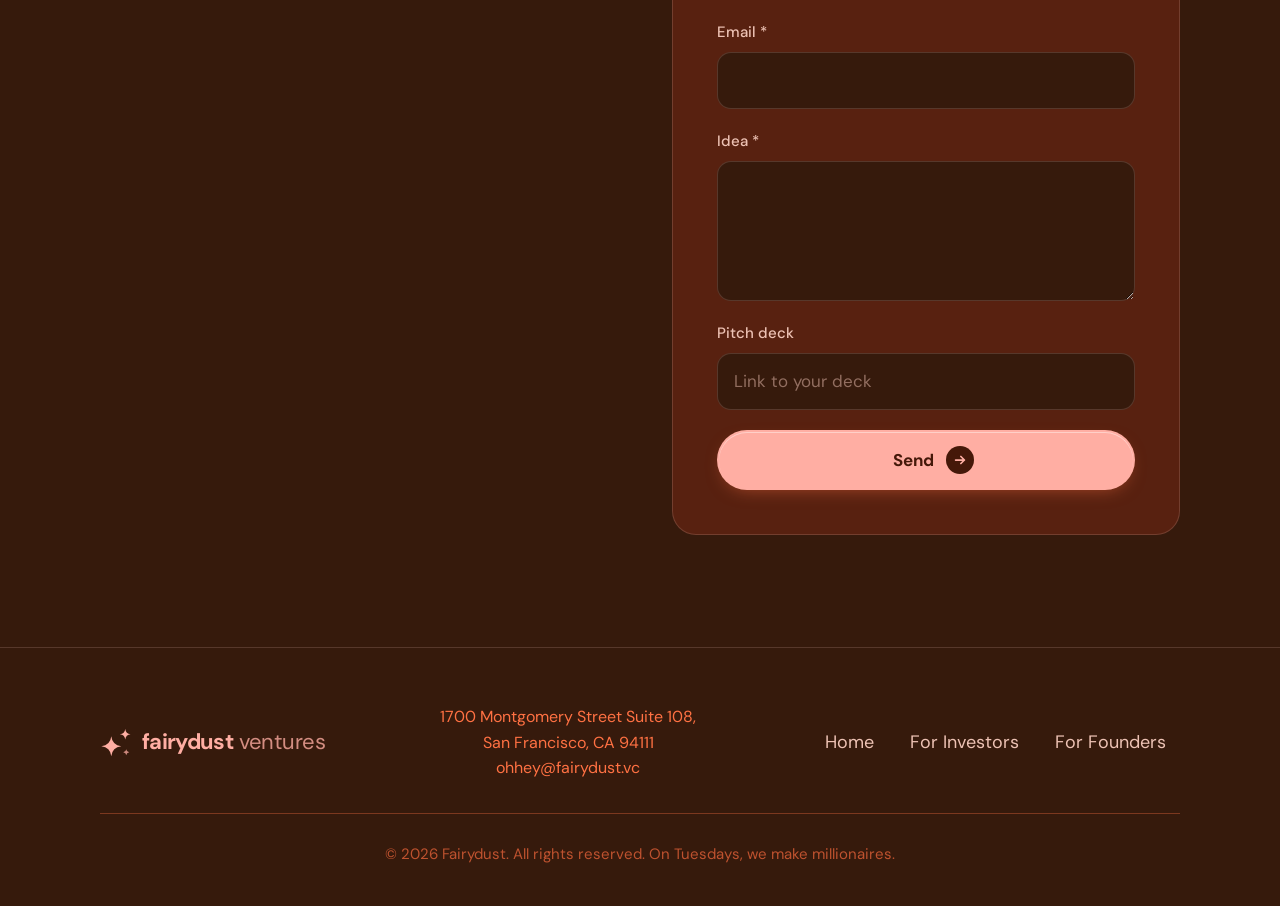
==== commit 0c0bf09b: "Interaction system: button hover/press/focus states, arrow affordance, sparkle press bursts, iOS tap" ====
--- a/founders.html
+++ b/founders.html
@@ -13,7 +13,7 @@
   <link rel="preconnect" href="https://fonts.googleapis.com" />
   <link rel="preconnect" href="https://fonts.gstatic.com" crossorigin />
   <link href="https://fonts.googleapis.com/css2?family=Playfair+Display:wght@600;700&family=DM+Sans:opsz,wght@9..40,400;9..40,500;9..40,700&display=swap" rel="stylesheet" />
-  <link rel="stylesheet" href="styles.css?v=dd1297db" />
+  <link rel="stylesheet" href="styles.css?v=3da26c9e" />
   <script>document.documentElement.classList.add("js")</script>
 </head>
 <body>
@@ -21,7 +21,7 @@
     <div class="wrap">
       <div class="nav-pill">
         <a href="/" aria-label="fairydust ventures home"><span class="logo"><svg class="mark" viewBox="0 0 48 48" fill="currentColor" aria-hidden="true"><path d="M17 14Q18.50 27.50 32 29Q18.50 30.50 17 44Q15.50 30.50 2 29Q15.50 27.50 17 14Z"/><path d="M38 3Q38.80 10.20 46 11Q38.80 11.80 38 19Q37.20 11.80 30 11Q37.20 10.20 38 3Z"/><path d="M39.5 33.5Q39.95 37.55 44.0 38Q39.95 38.45 39.5 42.5Q39.05 38.45 35.0 38Q39.05 37.55 39.5 33.5Z" opacity=".75"/></svg><span class="wm">fairydust<span class="wm-v">ventures</span></span></span></a>
-        <button class="menu-toggle" aria-label="Open menu" aria-expanded="false" aria-controls="menu"><svg viewBox="0 0 24 24" fill="none" stroke="currentColor" stroke-width="2.2" stroke-linecap="round" aria-hidden="true"><path d="M4 7h16M4 12h16M4 17h16"/></svg></button>
+        <button class="menu-toggle" aria-label="Open menu" aria-expanded="false" aria-controls="menu"><svg viewBox="0 0 24 24" fill="none" stroke="currentColor" stroke-width="2.2" stroke-linecap="round" aria-hidden="true"><path class="l1" d="M4 7h16"/><path class="l2" d="M4 12h16"/><path class="l3" d="M4 17h16"/></svg></button>
         <nav class="nav-links" id="menu">
           <a href="/">Home</a>
           <a href="investors">For Investors</a>
@@ -36,7 +36,7 @@
       <div class="wrap">
         <h1>We want your vision, not your money.</h1>
         <p class="lead">Share your ideas so we can provide the capital and expert operational backing you need to scale.</p>
-        <div class="hero-ctas"><a href="#pitch" class="btn btn-brown">Get in Touch</a></div>
+        <div class="hero-ctas"><a href="#pitch" class="btn btn-brown">Get in Touch<span class="btn-ic" aria-hidden="true"><svg viewBox="0 0 16 16" fill="none" stroke="currentColor" stroke-width="2" stroke-linecap="round" stroke-linejoin="round"><path d="M3 8h10M9 4l4 4-4 4"/></svg></span></a></div>
       </div>
     </section>
 
@@ -62,7 +62,7 @@
             <div class="field"><label for="e">Email *</label><input id="e" name="Email" type="email" autocomplete="email" inputmode="email" required /></div>
             <div class="field"><label for="i">Idea *</label><textarea id="i" name="Idea" required></textarea></div>
             <div class="field"><label for="d">Pitch deck</label><input id="d" name="Pitch deck" type="url" inputmode="url" placeholder="Link to your deck" /></div>
-            <button class="btn btn-pink" type="submit">Send</button>
+            <button class="btn btn-pink" type="submit">Send<span class="btn-ic" aria-hidden="true"><svg viewBox="0 0 16 16" fill="none" stroke="currentColor" stroke-width="2" stroke-linecap="round" stroke-linejoin="round"><path d="M3 8h10M9 4l4 4-4 4"/></svg></span></button>
             <p class="form-ok">Your email app should now open with your idea ready to send.</p>
           </form>
         </div>
@@ -83,6 +83,6 @@
       <p class="copyright">© 2026 Fairydust. All rights reserved. On Tuesdays, we make millionaires.</p>
     </div>
   </footer>
-  <script src="main.js?v=64607a67" defer></script>
+  <script src="main.js?v=dec331ca" defer></script>
 </body>
 </html>
--- a/styles.css
+++ b/styles.css
@@ -31,6 +31,7 @@
   overflow-x: hidden;
 }
 a { color: inherit; text-decoration: none; }
+a, button { -webkit-tap-highlight-color: transparent; }
 img, svg { display: block; max-width: 100%; }
 .wrap { width: 100%; max-width: var(--max); margin: 0 auto; padding-left: max(var(--gutter), env(safe-area-inset-left)); padding-right: max(var(--gutter), env(safe-area-inset-right)); }
 
@@ -52,32 +53,69 @@
 .nav .logo { color: var(--brown-800); }
 .nav-links { display: flex; align-items: center; gap: 4px; }
 .nav-links a {
-  color: var(--maroon); font-size: 16px; font-weight: 500; padding: 10px 16px; border-radius: 999px;
-  transition: background .2s;
-}
-.nav-links a:hover { background: rgba(79, 6, 0, 0.08); }
+  position: relative; color: var(--maroon); font-size: 16px; font-weight: 500; padding: 10px 16px; border-radius: 999px;
+  transition: background .2s ease, color .2s ease, transform .15s ease;
+}
 .nav-links a[aria-current="page"] { background: var(--brown-800); color: var(--pink); }
+.nav-links a:active { transform: scale(.96); }
 .menu-toggle {
   display: none; width: 44px; height: 44px; border: 0; border-radius: 50%;
   background: var(--brown-800); color: var(--pink); cursor: pointer;
   align-items: center; justify-content: center;
-}
+  transition: transform .15s ease, background .2s ease;
+}
+.menu-toggle:active { transform: scale(.92); }
 .menu-toggle svg { width: 20px; height: 20px; }
+.menu-toggle path { transition: transform .25s ease, opacity .2s ease; transform-origin: 12px 12px; }
+.menu-toggle[aria-expanded="true"] .l1 { transform: translateY(5px) rotate(45deg); }
+.menu-toggle[aria-expanded="true"] .l2 { opacity: 0; }
+.menu-toggle[aria-expanded="true"] .l3 { transform: translateY(-5px) rotate(-45deg); }
 
 /* ---------- Buttons ---------- */
+/* One system: lift on hover (mouse only), press down on click/tap, clear ring for keyboard */
 .btn {
-  display: inline-flex; align-items: center; justify-content: center; gap: 10px;
-  min-height: 52px; padding: 14px 28px; border-radius: 999px; border: 2px solid transparent;
-  font-family: var(--sans); font-size: 17px; font-weight: 700; cursor: pointer;
-  transition: transform .2s, background .2s, color .2s;
-}
-.btn:active { transform: scale(.98); }
-.btn-pink { background: var(--pink); color: var(--brown-800); }
-.btn-pink:hover { background: var(--blush); }
-.btn-brown { background: var(--brown-700); color: var(--pink); }
-.btn-brown:hover { background: var(--brown-800); }
-.btn-outline { border-color: var(--brown-700); color: var(--brown-700); }
-.btn-outline:hover { background: var(--brown-700); color: var(--pink); }
+  position: relative; display: inline-flex; align-items: center; justify-content: center; gap: 12px;
+  min-height: 52px; padding: 14px 24px 14px 28px; border-radius: 999px; border: 2px solid transparent;
+  font-family: var(--sans); font-size: 17px; font-weight: 700; line-height: 1; cursor: pointer;
+  -webkit-user-select: none; user-select: none; touch-action: manipulation;
+  transition: transform .2s cubic-bezier(.2,.7,.3,1), box-shadow .2s ease, background .2s ease, color .2s ease, border-color .2s ease;
+}
+.btn-ic {
+  display: inline-grid; place-items: center; width: 28px; height: 28px; border-radius: 50%;
+  margin-right: -10px; transition: transform .25s cubic-bezier(.2,.7,.3,1), background .2s ease;
+}
+.btn-ic svg { width: 14px; height: 14px; }
+.btn:active { transform: translateY(1px) scale(.97); box-shadow: none; transition-duration: .08s; }
+
+.btn-pink { background: var(--pink); color: var(--brown-800); box-shadow: 0 1px 0 rgba(255,255,255,.4) inset, 0 6px 18px -8px rgba(255, 113, 67, .55); }
+.btn-pink .btn-ic { background: var(--brown-800); color: var(--pink); }
+.btn-brown { background: var(--brown-700); color: var(--pink); box-shadow: 0 8px 20px -10px rgba(54, 26, 12, .7); }
+.btn-brown .btn-ic { background: var(--pink); color: var(--brown-800); }
+.btn-outline { border-color: rgba(88, 33, 16, .35); color: var(--brown-700); }
+.btn-outline .btn-ic { background: rgba(88, 33, 16, .08); color: var(--brown-700); }
+
+@media (hover: hover) {
+  .nav-links a:not([aria-current="page"]):hover { background: rgba(79, 6, 0, 0.09); }
+  .btn:hover { transform: translateY(-2px); }
+  .btn:hover .btn-ic { transform: translateX(3px); }
+  .btn-pink:hover { background: #ffbcb2; box-shadow: 0 1px 0 rgba(255,255,255,.4) inset, 0 14px 28px -10px rgba(255, 113, 67, .6); }
+  .btn-brown:hover { background: var(--brown-800); box-shadow: 0 16px 30px -12px rgba(54, 26, 12, .8); }
+  .btn-outline:hover { border-color: var(--brown-700); background: rgba(88, 33, 16, .04); }
+  .btn:active { transform: translateY(1px) scale(.97); }
+}
+
+/* Keyboard focus: visible ring only when tabbing, never on mouse click */
+:focus { outline: none; }
+:focus-visible { outline: 3px solid var(--rose); outline-offset: 3px; border-radius: 999px; }
+.magic :focus-visible, .sprinklers :focus-visible, .boring :focus-visible, .motto :focus-visible, footer :focus-visible, .cta-card :focus-visible { outline-color: var(--pink); }
+.field :focus-visible { outline: none; }
+
+/* Disabled / busy */
+.btn[disabled], .btn[aria-busy="true"] { opacity: .6; pointer-events: none; }
+
+/* Text links */
+.foot-info a, .inline-link { background: linear-gradient(currentColor, currentColor) 0 100% / 0 1px no-repeat; transition: background-size .3s ease; }
+@media (hover: hover) { .foot-info a:hover, .inline-link:hover { background-size: 100% 1px; } }
 
 /* ---------- Hero (white, brown headline, as on the original) ---------- */
 .hero { background: var(--white); color: var(--brown-700); padding: 168px 0 112px; position: relative; overflow: hidden; }
@@ -128,9 +166,11 @@
 .team { display: grid; grid-template-columns: repeat(3, 1fr); gap: 20px; }
 .member {
   background: var(--brown-700); border: 1px solid var(--line-dark); border-radius: var(--radius);
-  padding: 32px; display: flex; flex-direction: column; gap: 14px; min-height: 260px;
-}
-.member .spark { width: 40px; height: 40px; color: var(--pink); margin-bottom: auto; }
+  padding: 32px;
+  /* subgrid lines up icon, title and text rows across all three cards */
+  display: grid; grid-row: span 3; grid-template-rows: subgrid; row-gap: 14px; align-content: start;
+}
+.member .spark { width: 40px; height: 40px; color: var(--pink); margin-bottom: 18px; }
 .member h3 { font-family: var(--display); font-weight: 700; font-size: 32px; line-height: 1.1; color: var(--blush); }
 .member p { font-size: 18px; color: var(--blush); opacity: .9; }
 
@@ -178,7 +218,10 @@
 }
 .field textarea { min-height: 140px; resize: vertical; }
 .field input::placeholder, .field textarea::placeholder { color: rgba(237, 194, 180, .5); }
-.field input:focus, .field textarea:focus { outline: none; border-color: var(--pink); }
+.field input, .field textarea { transition: border-color .2s ease, box-shadow .2s ease, background .2s ease; }
+@media (hover: hover) { .field input:hover, .field textarea:hover { border-color: rgba(237, 194, 180, .4); } }
+.field input:focus, .field textarea:focus { outline: none; border-color: var(--pink); box-shadow: 0 0 0 4px rgba(255, 174, 163, .18); background: #2e150a; }
+.field input:user-invalid, .field textarea:user-invalid { border-color: var(--orange); box-shadow: 0 0 0 4px rgba(255, 113, 67, .15); }
 .form-note { font-size: 14px; color: var(--blush); opacity: .75; margin-top: 12px; }
 .form-ok { display: none; color: var(--pink); margin-top: 14px; font-weight: 500; }
 .panel form .btn { width: 100%; }
@@ -187,10 +230,10 @@
 footer { background: var(--brown-900); border-top: 1px solid var(--line-dark); padding: 56px 0 max(40px, env(safe-area-inset-bottom)); color: var(--orange); }
 .foot { display: grid; grid-template-columns: auto 1fr auto; align-items: center; gap: 32px; padding-bottom: 32px; border-bottom: 1px solid rgba(255, 113, 67, .35); }
 .foot-info { font-size: 16px; line-height: 1.6; text-align: center; }
-.foot-info a:hover { text-decoration: underline; }
 .foot-nav { display: flex; gap: 8px; flex-wrap: wrap; }
-.foot-nav a { color: var(--blush); padding: 10px 12px; border-radius: 999px; }
-.foot-nav a:hover { background: rgba(237, 194, 180, .08); }
+.foot-nav a { color: var(--blush); padding: 12px 14px; border-radius: 999px; transition: background .2s ease, color .2s ease; }
+.foot-nav a:active { background: rgba(237, 194, 180, .14); }
+@media (hover: hover) { .foot-nav a:hover { background: rgba(237, 194, 180, .08); color: var(--pink); } }
 .copyright { color: var(--rust); font-size: 15px; text-align: center; padding-top: 28px; }
 
 /* ---------- Reveal (only when JS runs, so content never hides without it) ---------- */
@@ -237,7 +280,7 @@
   0% { background-position: 100% 0; }
   28%, 100% { background-position: 0% 0; }
 }
-.sparkle-fx { position: absolute; pointer-events: none; z-index: 2; width: 14px; height: 14px; margin: -7px 0 0 -7px; }
+.sparkle-fx { position: fixed; pointer-events: none; z-index: 2; width: 14px; height: 14px; margin: -7px 0 0 -7px; }
 .sparkle-fx svg { width: 100%; height: 100%; filter: drop-shadow(0 0 4px currentColor); }
 
 /* ---------- Services marquee ---------- */
@@ -255,7 +298,6 @@
   padding: 34px 0; border-bottom: 1px solid var(--line-dark); border-left: 0;
   transition: padding .35s ease, background .35s ease;
 }
-.work-list .work:hover { padding-left: 16px; background: linear-gradient(90deg, rgba(255, 174, 163, .06), transparent 70%); }
 .work-n { font-family: var(--sans); font-size: 15px; font-weight: 500; color: var(--rose); letter-spacing: .04em; }
 .work-list .work h3 { font-family: var(--display); font-weight: 700; font-size: clamp(30px, 3.6vw, 48px); line-height: 1.05; color: var(--pink); }
 .work-list .work p { font-size: 18px; color: var(--blush); max-width: 520px; }
@@ -266,9 +308,9 @@
   background: linear-gradient(160deg, rgba(179, 90, 83, .35), rgba(88, 33, 15, .9) 55%), var(--brown-700);
   transition: transform .35s ease, border-color .35s ease, box-shadow .35s ease;
 }
-.member:hover { transform: translateY(-6px); border-color: rgba(255, 174, 163, .45); box-shadow: 0 30px 60px -30px rgba(0, 0, 0, .6); }
+@media (hover: hover) { .member:hover { border-color: rgba(255, 174, 163, .3); } }
 .member .spark { transition: transform .5s ease; }
-.member:hover .spark { transform: rotate(18deg) scale(1.1); }
+@media (hover: hover) { .member:hover .spark { transform: rotate(12deg); } }
 
 .cta-card { position: relative; overflow: hidden; background: radial-gradient(120% 140% at 100% 0%, #c4685f, var(--rose) 55%, #9e4c46); }
 .cta-card .tw { color: var(--pink); opacity: .35; }
@@ -287,6 +329,7 @@
 
 @media (prefers-reduced-motion: reduce) {
   .tw, .marquee-track, .hs, .shimmer, .mark-lg { animation: none; }
+  .btn, .btn-ic, .nav-links a { transition: none; }
   .hs { opacity: .6; transform: none; }
   .shimmer { color: var(--brown-700); background: none; }
 }
@@ -300,7 +343,6 @@
   .work-list .work p { grid-column: 2; }
   .magic-grid, .split { grid-template-columns: 1fr; gap: 36px; }
   .team { grid-template-columns: 1fr; }
-  .member { min-height: 0; }
 }
 
 /* ---------- iPhone ---------- */
@@ -329,11 +371,11 @@
   .section-head { margin-bottom: 36px; }
   .member { padding: 26px 22px; }
   .member .spark { width: 32px; height: 32px; margin-bottom: 8px; }
+  .member { grid-row: auto; grid-template-rows: auto; }
   .member h3 { font-size: 28px; }
 
   .work-list .work { grid-template-columns: 1fr; gap: 8px; padding: 26px 0; }
   .work-list .work p { grid-column: 1; }
-  .work-list .work:hover { padding-left: 0; }
   .work-list .work h3 { font-family: var(--display); font-weight: 700; font-size: 32px; }
   .marquee-track { padding: 14px 0; gap: 20px; animation-duration: 30s; }
   .marquee i { width: 16px; height: 16px; }
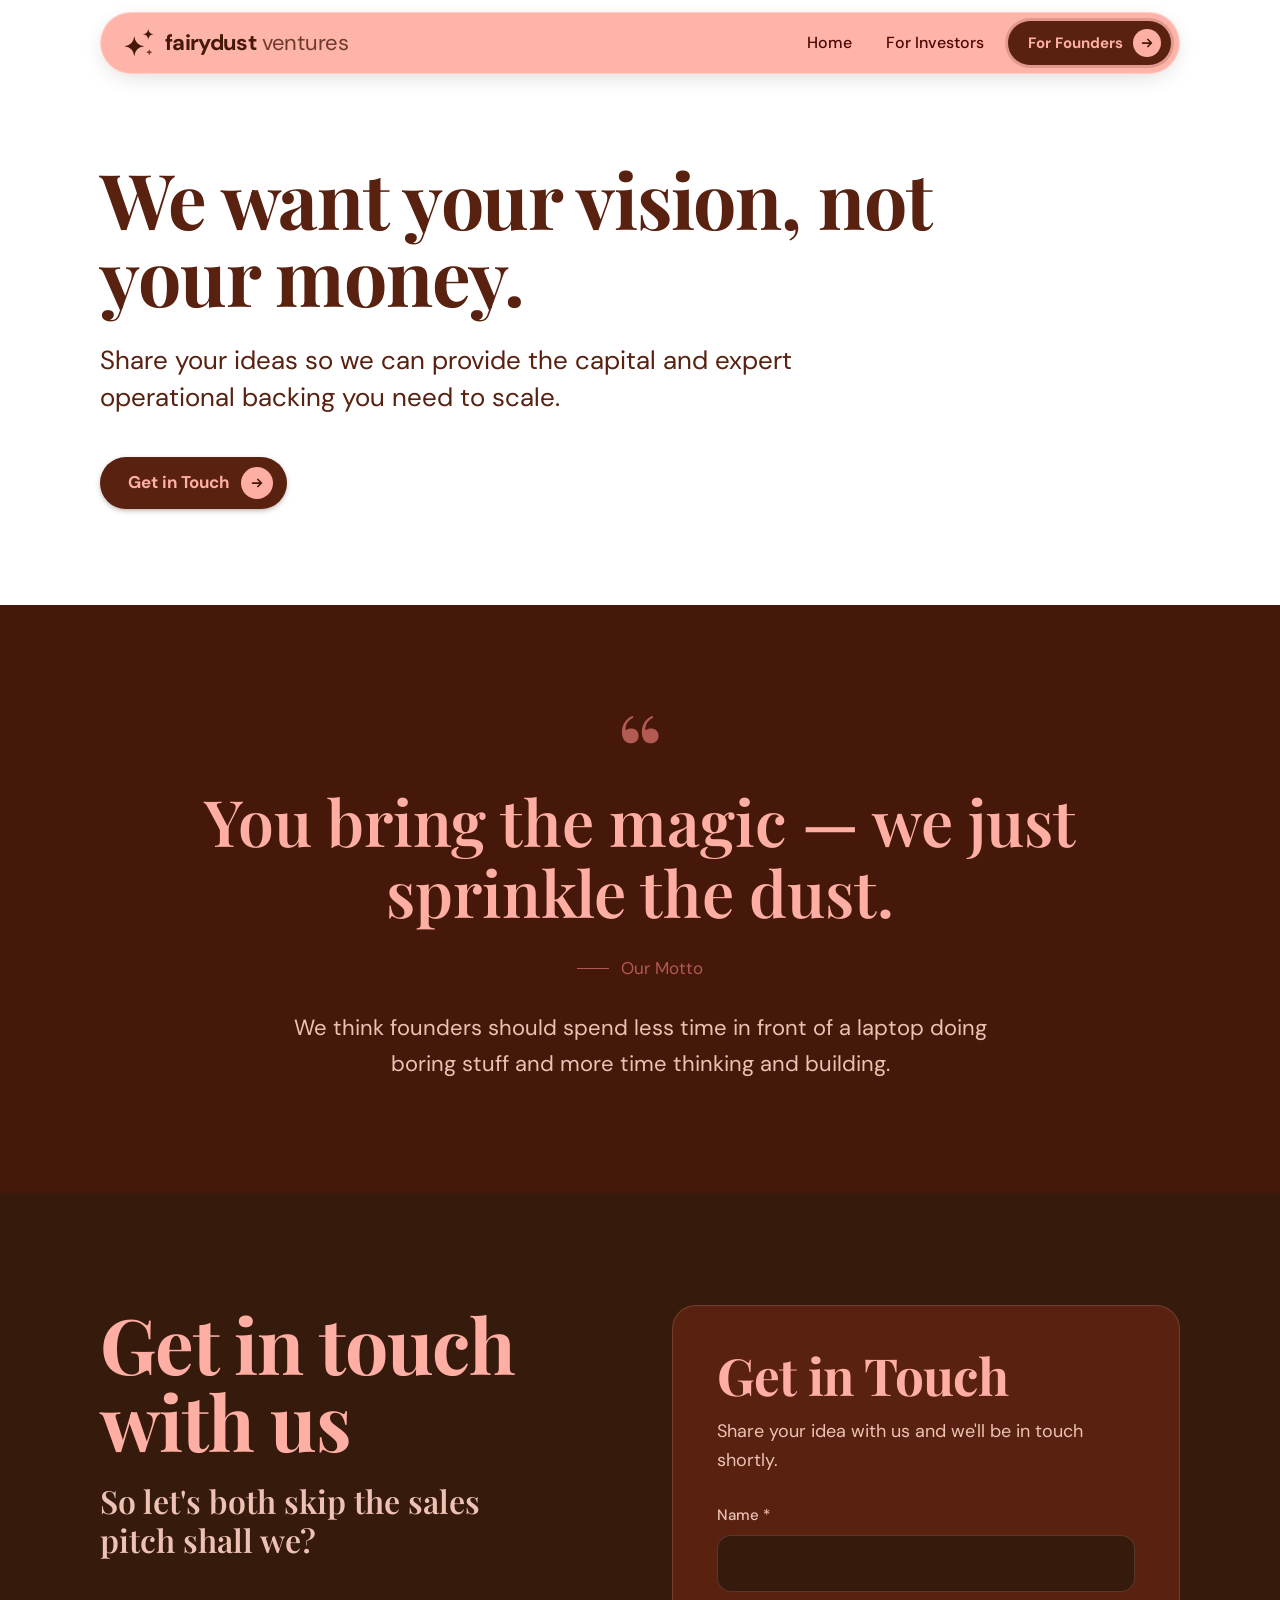
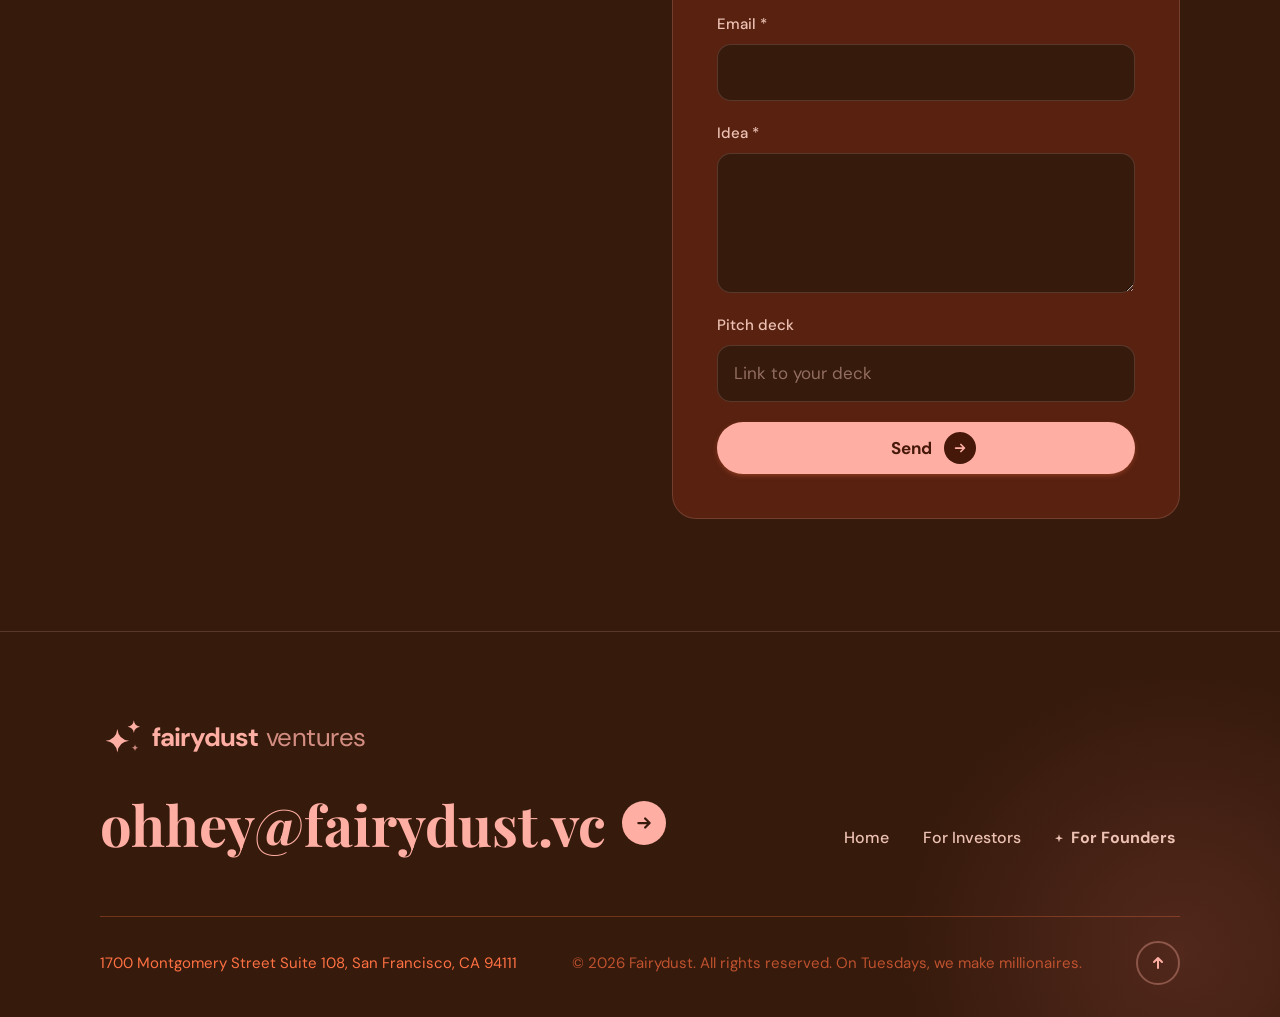
==== commit 6a150fcf: "Unified component system: shared button behavior across variants, interactive nav (sliding hover pil" ====
--- a/founders.html
+++ b/founders.html
@@ -13,19 +13,19 @@
   <link rel="preconnect" href="https://fonts.googleapis.com" />
   <link rel="preconnect" href="https://fonts.gstatic.com" crossorigin />
   <link href="https://fonts.googleapis.com/css2?family=Playfair+Display:wght@600;700&family=DM+Sans:opsz,wght@9..40,400;9..40,500;9..40,700&display=swap" rel="stylesheet" />
-  <link rel="stylesheet" href="styles.css?v=3da26c9e" />
+  <link rel="stylesheet" href="styles.css?v=5ba9a278" />
   <script>document.documentElement.classList.add("js")</script>
 </head>
-<body>
+<body id="top">
   <header class="nav">
     <div class="wrap">
       <div class="nav-pill">
-        <a href="/" aria-label="fairydust ventures home"><span class="logo"><svg class="mark" viewBox="0 0 48 48" fill="currentColor" aria-hidden="true"><path d="M17 14Q18.50 27.50 32 29Q18.50 30.50 17 44Q15.50 30.50 2 29Q15.50 27.50 17 14Z"/><path d="M38 3Q38.80 10.20 46 11Q38.80 11.80 38 19Q37.20 11.80 30 11Q37.20 10.20 38 3Z"/><path d="M39.5 33.5Q39.95 37.55 44.0 38Q39.95 38.45 39.5 42.5Q39.05 38.45 35.0 38Q39.05 37.55 39.5 33.5Z" opacity=".75"/></svg><span class="wm">fairydust<span class="wm-v">ventures</span></span></span></a>
+        <a class="logo-link" href="/" aria-label="fairydust ventures home"><span class="logo"><svg class="mark" viewBox="0 0 48 48" fill="currentColor" aria-hidden="true"><path d="M17 14Q18.50 27.50 32 29Q18.50 30.50 17 44Q15.50 30.50 2 29Q15.50 27.50 17 14Z"/><path d="M38 3Q38.80 10.20 46 11Q38.80 11.80 38 19Q37.20 11.80 30 11Q37.20 10.20 38 3Z"/><path d="M39.5 33.5Q39.95 37.55 44.0 38Q39.95 38.45 39.5 42.5Q39.05 38.45 35.0 38Q39.05 37.55 39.5 33.5Z" opacity=".75"/></svg><span class="wm">fairydust<span class="wm-v">ventures</span></span></span></a>
         <button class="menu-toggle" aria-label="Open menu" aria-expanded="false" aria-controls="menu"><svg viewBox="0 0 24 24" fill="none" stroke="currentColor" stroke-width="2.2" stroke-linecap="round" aria-hidden="true"><path class="l1" d="M4 7h16"/><path class="l2" d="M4 12h16"/><path class="l3" d="M4 17h16"/></svg></button>
-        <nav class="nav-links" id="menu">
-          <a href="/">Home</a>
-          <a href="investors">For Investors</a>
-          <a href="founders" aria-current="page">For Founders</a>
+        <nav class="nav-links" id="menu" data-ind>
+          <span class="nav-ind" aria-hidden="true"></span>
+          <a class="nav-link" href="/">Home</a><a class="nav-link" href="investors">For Investors</a>
+          <a class="btn btn-brown btn-sm" href="founders" aria-current="page">For Founders<span class="btn-ic" aria-hidden="true"><svg viewBox="0 0 16 16" fill="none" stroke="currentColor" stroke-width="2" stroke-linecap="round" stroke-linejoin="round"><path d="M3 8h10M9 4l4 4-4 4"/></svg></span></a>
         </nav>
       </div>
     </div>
@@ -72,17 +72,25 @@
 
   <footer>
     <div class="wrap">
-      <div class="foot">
-        <span class="logo"><svg class="mark" viewBox="0 0 48 48" fill="currentColor" aria-hidden="true"><path d="M17 14Q18.50 27.50 32 29Q18.50 30.50 17 44Q15.50 30.50 2 29Q15.50 27.50 17 14Z"/><path d="M38 3Q38.80 10.20 46 11Q38.80 11.80 38 19Q37.20 11.80 30 11Q37.20 10.20 38 3Z"/><path d="M39.5 33.5Q39.95 37.55 44.0 38Q39.95 38.45 39.5 42.5Q39.05 38.45 35.0 38Q39.05 37.55 39.5 33.5Z" opacity=".75"/></svg><span class="wm">fairydust<span class="wm-v">ventures</span></span></span>
-        <div class="foot-info">
-          1700 Montgomery Street Suite 108,<br />San Francisco, CA 94111<br />
-          <a href="mailto:ohhey@fairydust.vc">ohhey@fairydust.vc</a>
+      <div class="foot-top">
+        <div>
+          <a class="logo-link" href="/" aria-label="fairydust ventures home"><span class="logo"><svg class="mark" viewBox="0 0 48 48" fill="currentColor" aria-hidden="true"><path d="M17 14Q18.50 27.50 32 29Q18.50 30.50 17 44Q15.50 30.50 2 29Q15.50 27.50 17 14Z"/><path d="M38 3Q38.80 10.20 46 11Q38.80 11.80 38 19Q37.20 11.80 30 11Q37.20 10.20 38 3Z"/><path d="M39.5 33.5Q39.95 37.55 44.0 38Q39.95 38.45 39.5 42.5Q39.05 38.45 35.0 38Q39.05 37.55 39.5 33.5Z" opacity=".75"/></svg><span class="wm">fairydust<span class="wm-v">ventures</span></span></span></a><br />
+          <a class="foot-mail" href="mailto:ohhey@fairydust.vc">ohhey@fairydust.vc<span class="btn-ic" aria-hidden="true"><svg viewBox="0 0 16 16" fill="none" stroke="currentColor" stroke-width="2" stroke-linecap="round" stroke-linejoin="round"><path d="M3 8h10M9 4l4 4-4 4"/></svg></span></a>
         </div>
-        <nav class="foot-nav"><a href="/">Home</a><a href="investors">For Investors</a><a href="founders">For Founders</a></nav>
+        <nav class="foot-nav" data-ind aria-label="Footer">
+          <span class="nav-ind" aria-hidden="true"></span>
+          <a class="nav-link" href="/">Home</a>
+          <a class="nav-link" href="investors">For Investors</a>
+          <a class="nav-link" href="founders" aria-current="page">For Founders</a>
+        </nav>
       </div>
-      <p class="copyright">© 2026 Fairydust. All rights reserved. On Tuesdays, we make millionaires.</p>
+      <div class="foot-bottom">
+        <span class="foot-addr">1700 Montgomery Street Suite 108, San Francisco, CA 94111</span>
+        <span class="copyright">© 2026 Fairydust. All rights reserved. On Tuesdays, we make millionaires.</span>
+        <a class="btn to-top" href="#top" aria-label="Back to top"><svg viewBox="0 0 16 16" fill="none" stroke="currentColor" stroke-width="2" stroke-linecap="round" stroke-linejoin="round" aria-hidden="true"><path d="M8 13V3M4 7l4-4 4 4"/></svg></a>
+      </div>
     </div>
   </footer>
-  <script src="main.js?v=dec331ca" defer></script>
+  <script src="main.js?v=00b6fb01" defer></script>
 </body>
 </html>
--- a/styles.css
+++ b/styles.css
@@ -41,81 +41,145 @@
 .wm { font-family: var(--sans); font-weight: 700; letter-spacing: -0.03em; }
 .wm-v { font-weight: 400; letter-spacing: -0.02em; margin-left: .28em; opacity: .78; }
 
+/* =====================================================================
+   Components. Every interactive element shares the same motion rules:
+   - hover (mouse only): lift 2px, shadow appears, colors shift
+   - press (mouse + touch): sink back, scale .97, quick
+   - keyboard: a clear ring, never shown on mouse click
+   ===================================================================== */
+:root {
+  --ease: cubic-bezier(.2, .7, .3, 1);
+  --t: .22s;
+  --lift: translateY(-2px);
+  --press: translateY(0) scale(.97);
+}
+
 /* ---------- Nav (pink pill, as on the original) ---------- */
-.nav { position: fixed; top: 0; left: 0; right: 0; z-index: 50; padding: 12px 0; padding-top: max(12px, env(safe-area-inset-top)); }
+.nav { position: fixed; top: 0; left: 0; right: 0; z-index: 50; padding: 12px 0; padding-top: max(12px, env(safe-area-inset-top)); transition: padding var(--t) var(--ease); }
 .nav-pill {
-  display: flex; align-items: center; justify-content: space-between; gap: 16px;
-  background: rgba(255, 174, 163, 0.94);
-  backdrop-filter: blur(10px); -webkit-backdrop-filter: blur(10px);
-  border-radius: 999px; padding: 10px 12px 10px 20px;
-  box-shadow: 0 8px 30px rgba(54, 26, 12, 0.18);
-}
+  position: relative; display: flex; align-items: center; justify-content: space-between; gap: 16px;
+  background: rgba(255, 174, 163, 0.92);
+  backdrop-filter: blur(12px) saturate(1.2); -webkit-backdrop-filter: blur(12px) saturate(1.2);
+  border: 1px solid rgba(255, 255, 255, .35);
+  border-radius: 999px; padding: 8px 8px 8px 18px;
+  box-shadow: 0 6px 24px -8px rgba(54, 26, 12, 0.22);
+  transition: box-shadow var(--t) var(--ease), background var(--t) var(--ease), padding var(--t) var(--ease);
+}
+.nav.scrolled { padding-top: max(8px, env(safe-area-inset-top)); }
+.nav.scrolled .nav-pill { background: rgba(255, 174, 163, 0.97); box-shadow: 0 14px 40px -12px rgba(54, 26, 12, 0.4); }
+
+/* Logo link: the stars twinkle on hover */
+.logo-link { display: inline-flex; border-radius: 999px; padding: 6px 4px; transition: transform var(--t) var(--ease); }
 .nav .logo { color: var(--brown-800); }
-.nav-links { display: flex; align-items: center; gap: 4px; }
-.nav-links a {
-  position: relative; color: var(--maroon); font-size: 16px; font-weight: 500; padding: 10px 16px; border-radius: 999px;
-  transition: background .2s ease, color .2s ease, transform .15s ease;
-}
-.nav-links a[aria-current="page"] { background: var(--brown-800); color: var(--pink); }
-.nav-links a:active { transform: scale(.96); }
+.logo .mark path { transform-box: fill-box; transform-origin: center; transition: transform .45s var(--ease); }
+@media (hover: hover) {
+  .logo-link:hover .mark path:nth-child(1) { transform: scale(.88); }
+  .logo-link:hover .mark path:nth-child(2) { transform: scale(1.3); }
+  .logo-link:hover .mark path:nth-child(3) { transform: scale(1.5); }
+}
+.logo-link:active { transform: var(--press); }
+
+.nav-links { position: relative; display: flex; align-items: center; gap: 2px; }
+/* A soft pill slides under whichever link you point at */
+.nav-ind {
+  position: absolute; top: 0; left: 0; height: 100%; width: 0; border-radius: 999px;
+  background: rgba(79, 6, 0, 0.1); opacity: 0; pointer-events: none;
+  transition: transform .35s var(--ease), width .35s var(--ease), opacity .2s ease;
+}
+.nav-link {
+  position: relative; z-index: 1; display: inline-flex; align-items: center; gap: 8px;
+  min-height: 44px; padding: 0 16px; border-radius: 999px;
+  color: var(--maroon); font-size: 16px; font-weight: 500;
+  transition: color var(--t) var(--ease), transform .12s ease;
+}
+.nav-link:active { transform: var(--press); }
+/* Current page: a small star beside the label */
+.nav-link[aria-current="page"] { font-weight: 700; }
+.nav-link[aria-current="page"]::before {
+  content: ""; width: 8px; height: 8px; background: currentColor;
+  clip-path: polygon(50% 0, 62% 38%, 100% 50%, 62% 62%, 50% 100%, 38% 62%, 0 50%, 38% 38%);
+}
+.nav-links .btn { margin-left: 6px; }
+
 .menu-toggle {
   display: none; width: 44px; height: 44px; border: 0; border-radius: 50%;
   background: var(--brown-800); color: var(--pink); cursor: pointer;
   align-items: center; justify-content: center;
-  transition: transform .15s ease, background .2s ease;
-}
-.menu-toggle:active { transform: scale(.92); }
+  transition: transform var(--t) var(--ease), background var(--t) var(--ease), box-shadow var(--t) var(--ease);
+}
+.menu-toggle:active { transform: var(--press); }
 .menu-toggle svg { width: 20px; height: 20px; }
-.menu-toggle path { transition: transform .25s ease, opacity .2s ease; transform-origin: 12px 12px; }
+.menu-toggle path { transition: transform .3s var(--ease), opacity .2s ease; transform-origin: 12px 12px; }
 .menu-toggle[aria-expanded="true"] .l1 { transform: translateY(5px) rotate(45deg); }
 .menu-toggle[aria-expanded="true"] .l2 { opacity: 0; }
 .menu-toggle[aria-expanded="true"] .l3 { transform: translateY(-5px) rotate(-45deg); }
 
 /* ---------- Buttons ---------- */
-/* One system: lift on hover (mouse only), press down on click/tap, clear ring for keyboard */
+/* Variants only set colors; all behavior lives on .btn so every button feels the same */
 .btn {
+  --bg: var(--brown-700); --fg: var(--pink); --bd: transparent;
+  --bg-h: var(--brown-800); --fg-h: var(--fg); --bd-h: var(--bd);
+  --ic-bg: var(--pink); --ic-fg: var(--brown-800);
+  --sh: rgba(54, 26, 12, .55);
   position: relative; display: inline-flex; align-items: center; justify-content: center; gap: 12px;
-  min-height: 52px; padding: 14px 24px 14px 28px; border-radius: 999px; border: 2px solid transparent;
-  font-family: var(--sans); font-size: 17px; font-weight: 700; line-height: 1; cursor: pointer;
+  min-height: 52px; padding: 0 12px 0 26px; border-radius: 999px;
+  background: var(--bg); color: var(--fg); border: 2px solid var(--bd);
+  font-family: var(--sans); font-size: 17px; font-weight: 700; line-height: 1; white-space: nowrap; cursor: pointer;
   -webkit-user-select: none; user-select: none; touch-action: manipulation;
-  transition: transform .2s cubic-bezier(.2,.7,.3,1), box-shadow .2s ease, background .2s ease, color .2s ease, border-color .2s ease;
+  box-shadow: 0 2px 6px -2px var(--sh);
+  transition: transform var(--t) var(--ease), box-shadow var(--t) var(--ease), background var(--t) var(--ease), color var(--t) var(--ease), border-color var(--t) var(--ease);
 }
 .btn-ic {
-  display: inline-grid; place-items: center; width: 28px; height: 28px; border-radius: 50%;
-  margin-right: -10px; transition: transform .25s cubic-bezier(.2,.7,.3,1), background .2s ease;
-}
-.btn-ic svg { width: 14px; height: 14px; }
-.btn:active { transform: translateY(1px) scale(.97); box-shadow: none; transition-duration: .08s; }
-
-.btn-pink { background: var(--pink); color: var(--brown-800); box-shadow: 0 1px 0 rgba(255,255,255,.4) inset, 0 6px 18px -8px rgba(255, 113, 67, .55); }
-.btn-pink .btn-ic { background: var(--brown-800); color: var(--pink); }
-.btn-brown { background: var(--brown-700); color: var(--pink); box-shadow: 0 8px 20px -10px rgba(54, 26, 12, .7); }
-.btn-brown .btn-ic { background: var(--pink); color: var(--brown-800); }
-.btn-outline { border-color: rgba(88, 33, 16, .35); color: var(--brown-700); }
-.btn-outline .btn-ic { background: rgba(88, 33, 16, .08); color: var(--brown-700); }
+  display: inline-grid; place-items: center; width: 32px; height: 32px; border-radius: 50%; flex: none;
+  background: var(--ic-bg); color: var(--ic-fg);
+  transition: transform var(--t) var(--ease), background var(--t) var(--ease), color var(--t) var(--ease);
+}
+.btn-ic svg { width: 14px; height: 14px; transition: transform var(--t) var(--ease); }
+.btn:active { transform: var(--press); box-shadow: 0 1px 2px -1px var(--sh); transition-duration: .08s; }
+
+.btn-brown { /* defaults */ }
+.btn-pink {
+  --bg: var(--pink); --fg: var(--brown-800); --bg-h: #ffc2b9;
+  --ic-bg: var(--brown-800); --ic-fg: var(--pink);
+  --sh: rgba(255, 113, 67, .55);
+}
+.btn-outline {
+  --bg: transparent; --fg: var(--brown-700); --bd: rgba(88, 33, 16, .3);
+  --bg-h: var(--brown-700); --fg-h: var(--pink); --bd-h: var(--brown-700);
+  --ic-bg: rgba(88, 33, 16, .1); --ic-fg: var(--brown-700);
+  --sh: rgba(54, 26, 12, .45);
+  box-shadow: none;
+}
+.btn-sm { min-height: 44px; font-size: 15px; padding: 0 8px 0 18px; gap: 10px; }
+.btn-sm .btn-ic { width: 28px; height: 28px; }
 
 @media (hover: hover) {
-  .nav-links a:not([aria-current="page"]):hover { background: rgba(79, 6, 0, 0.09); }
-  .btn:hover { transform: translateY(-2px); }
-  .btn:hover .btn-ic { transform: translateX(3px); }
-  .btn-pink:hover { background: #ffbcb2; box-shadow: 0 1px 0 rgba(255,255,255,.4) inset, 0 14px 28px -10px rgba(255, 113, 67, .6); }
-  .btn-brown:hover { background: var(--brown-800); box-shadow: 0 16px 30px -12px rgba(54, 26, 12, .8); }
-  .btn-outline:hover { border-color: var(--brown-700); background: rgba(88, 33, 16, .04); }
-  .btn:active { transform: translateY(1px) scale(.97); }
-}
-
-/* Keyboard focus: visible ring only when tabbing, never on mouse click */
+  .btn:hover { transform: var(--lift); background: var(--bg-h); color: var(--fg-h); border-color: var(--bd-h); box-shadow: 0 14px 28px -12px var(--sh); }
+  .btn:hover .btn-ic svg { transform: translateX(2px); }
+  .btn:hover .btn-ic { transform: rotate(-45deg); }
+  .btn-outline:hover .btn-ic { background: var(--pink); color: var(--brown-700); }
+  .btn:active { transform: var(--press); box-shadow: 0 1px 2px -1px var(--sh); }
+  .menu-toggle:hover { transform: var(--lift); box-shadow: 0 10px 20px -10px rgba(54, 26, 12, .6); }
+}
+
+/* Current-page state for a button in the nav */
+.btn[aria-current="page"] { box-shadow: 0 0 0 3px rgba(88, 33, 16, .18); }
+
+/* Keyboard focus: visible ring only when tabbing */
 :focus { outline: none; }
 :focus-visible { outline: 3px solid var(--rose); outline-offset: 3px; border-radius: 999px; }
 .magic :focus-visible, .sprinklers :focus-visible, .boring :focus-visible, .motto :focus-visible, footer :focus-visible, .cta-card :focus-visible { outline-color: var(--pink); }
 .field :focus-visible { outline: none; }
 
-/* Disabled / busy */
 .btn[disabled], .btn[aria-busy="true"] { opacity: .6; pointer-events: none; }
 
-/* Text links */
-.foot-info a, .inline-link { background: linear-gradient(currentColor, currentColor) 0 100% / 0 1px no-repeat; transition: background-size .3s ease; }
-@media (hover: hover) { .foot-info a:hover, .inline-link:hover { background-size: 100% 1px; } }
+/* ---------- Text links: underline grows in from the left ---------- */
+.link {
+  background: linear-gradient(currentColor, currentColor) 0 100% / 0 1.5px no-repeat;
+  padding-bottom: 2px; transition: background-size .35s var(--ease), color var(--t) var(--ease);
+}
+@media (hover: hover) { .link:hover { background-size: 100% 1.5px; } }
+.link:active { opacity: .7; }
 
 /* ---------- Hero (white, brown headline, as on the original) ---------- */
 .hero { background: var(--white); color: var(--brown-700); padding: 168px 0 112px; position: relative; overflow: hidden; }
@@ -227,14 +291,44 @@
 .panel form .btn { width: 100%; }
 
 /* ---------- Footer ---------- */
-footer { background: var(--brown-900); border-top: 1px solid var(--line-dark); padding: 56px 0 max(40px, env(safe-area-inset-bottom)); color: var(--orange); }
-.foot { display: grid; grid-template-columns: auto 1fr auto; align-items: center; gap: 32px; padding-bottom: 32px; border-bottom: 1px solid rgba(255, 113, 67, .35); }
-.foot-info { font-size: 16px; line-height: 1.6; text-align: center; }
-.foot-nav { display: flex; gap: 8px; flex-wrap: wrap; }
-.foot-nav a { color: var(--blush); padding: 12px 14px; border-radius: 999px; transition: background .2s ease, color .2s ease; }
-.foot-nav a:active { background: rgba(237, 194, 180, .14); }
-@media (hover: hover) { .foot-nav a:hover { background: rgba(237, 194, 180, .08); color: var(--pink); } }
-.copyright { color: var(--rust); font-size: 15px; text-align: center; padding-top: 28px; }
+footer { position: relative; background: var(--brown-900); border-top: 1px solid var(--line-dark); padding: 80px 0 max(32px, env(safe-area-inset-bottom)); color: var(--blush); overflow: hidden; }
+footer::before {
+  content: ""; position: absolute; right: -180px; top: 10%; width: 560px; height: 560px; pointer-events: none;
+  background: radial-gradient(closest-side, rgba(179, 90, 83, .22), transparent);
+}
+.foot-top { position: relative; display: flex; justify-content: space-between; align-items: flex-end; gap: 40px; flex-wrap: wrap; }
+.foot-top .logo { font-size: 26px; }
+.foot-mail {
+  display: inline-flex; align-items: center; gap: 16px; margin-top: 28px;
+  font-family: var(--display); font-weight: 700; font-size: clamp(30px, 4.4vw, 56px); line-height: 1.1; color: var(--pink);
+  background: linear-gradient(currentColor, currentColor) 0 100% / 0 3px no-repeat; padding-bottom: 6px;
+  transition: background-size .45s var(--ease), color var(--t) var(--ease);
+}
+.foot-mail .btn-ic { --ic-bg: var(--pink); --ic-fg: var(--brown-900); width: 44px; height: 44px; }
+.foot-mail .btn-ic svg { width: 18px; height: 18px; }
+@media (hover: hover) {
+  .foot-mail:hover { background-size: 100% 3px; }
+  .foot-mail:hover .btn-ic { transform: rotate(-45deg); }
+}
+.foot-mail:active { opacity: .8; }
+
+.foot-nav { display: flex; gap: 2px; margin-right: -12px; }
+.foot-nav .nav-link { color: var(--blush); }
+.foot-nav .nav-ind { background: rgba(237, 194, 180, .1); }
+
+.foot-bottom {
+  position: relative; display: flex; justify-content: space-between; align-items: center; gap: 20px; flex-wrap: wrap;
+  margin-top: 56px; padding-top: 24px; border-top: 1px solid rgba(255, 113, 67, .3);
+  font-size: 15px;
+}
+.foot-addr { color: var(--orange); }
+.copyright { color: var(--rust); }
+.to-top {
+  --bg: transparent; --fg: var(--pink); --bd: rgba(255, 174, 163, .35); --bg-h: var(--pink); --fg-h: var(--brown-900); --bd-h: var(--pink); --sh: rgba(0,0,0,.5);
+  width: 44px; min-height: 44px; padding: 0; box-shadow: none;
+}
+.to-top svg { width: 16px; height: 16px; transition: transform var(--t) var(--ease); }
+@media (hover: hover) { .to-top:hover svg { transform: translateY(-2px); } }
 
 /* ---------- Reveal (only when JS runs, so content never hides without it) ---------- */
 .js .reveal { opacity: 0; transform: translateY(18px); transition: opacity .7s ease, transform .7s ease; }
@@ -354,15 +448,19 @@
   .nav-pill { padding: 6px 6px 6px 16px; }
   .nav .logo { font-size: 19px; }
   .menu-toggle { display: inline-flex; }
-  .nav-links {
-    position: absolute; top: calc(100% + 8px); left: max(16px, env(safe-area-inset-left)); right: max(16px, env(safe-area-inset-right));
+  .nav-pill .nav-links {
+    position: absolute; top: calc(100% + 8px); left: 0; right: 0;
     flex-direction: column; align-items: stretch; gap: 4px;
     background: var(--pink); border-radius: 24px; padding: 10px;
-    box-shadow: 0 16px 40px rgba(54, 26, 12, .3);
-    display: none;
+    box-shadow: 0 20px 44px -12px rgba(54, 26, 12, .45);
+    opacity: 0; transform: translateY(-8px) scale(.98); transform-origin: top center; visibility: hidden;
+    transition: opacity .22s var(--ease), transform .3s var(--ease), visibility 0s linear .3s;
   }
-  .nav-links.open { display: flex; }
-  .nav-links a { font-size: 18px; padding: 14px 18px; }
+  .nav-pill .nav-links.open { opacity: 1; transform: none; visibility: visible; transition-delay: 0s; }
+  .nav-pill .nav-links .nav-link { font-size: 18px; min-height: 52px; padding: 0 18px; }
+  .nav-pill .nav-links .btn { margin: 6px 0 0; min-height: 52px; font-size: 17px; justify-content: space-between; padding: 0 10px 0 20px; }
+  .nav-pill .nav-ind { display: none; }
+  .nav-pill .nav-link[aria-current="page"] { background: rgba(79, 6, 0, .08); }
 
   .hero { padding: 120px 0 64px; }
   .hero-ctas { flex-direction: column; margin-top: 32px; }
@@ -387,8 +485,11 @@
   .page-hero { padding: 120px 0 64px; }
   .panel { padding: 28px 20px; border-radius: 20px; }
 
-  .foot { grid-template-columns: 1fr; gap: 20px; }
-  .foot-info { text-align: left; }
-  .foot-nav { margin-left: -12px; }
-  .copyright { text-align: left; }
-}
+  footer { padding-top: 56px; }
+  .foot-top { flex-direction: column; align-items: flex-start; gap: 24px; }
+  .foot-mail { font-size: 28px; gap: 12px; }
+  .foot-mail .btn-ic { width: 36px; height: 36px; }
+  .foot-nav { margin: 0 0 0 -16px; flex-wrap: wrap; }
+  .foot-bottom { flex-direction: column; align-items: flex-start; margin-top: 36px; gap: 14px; }
+  .to-top { order: 3; }
+}
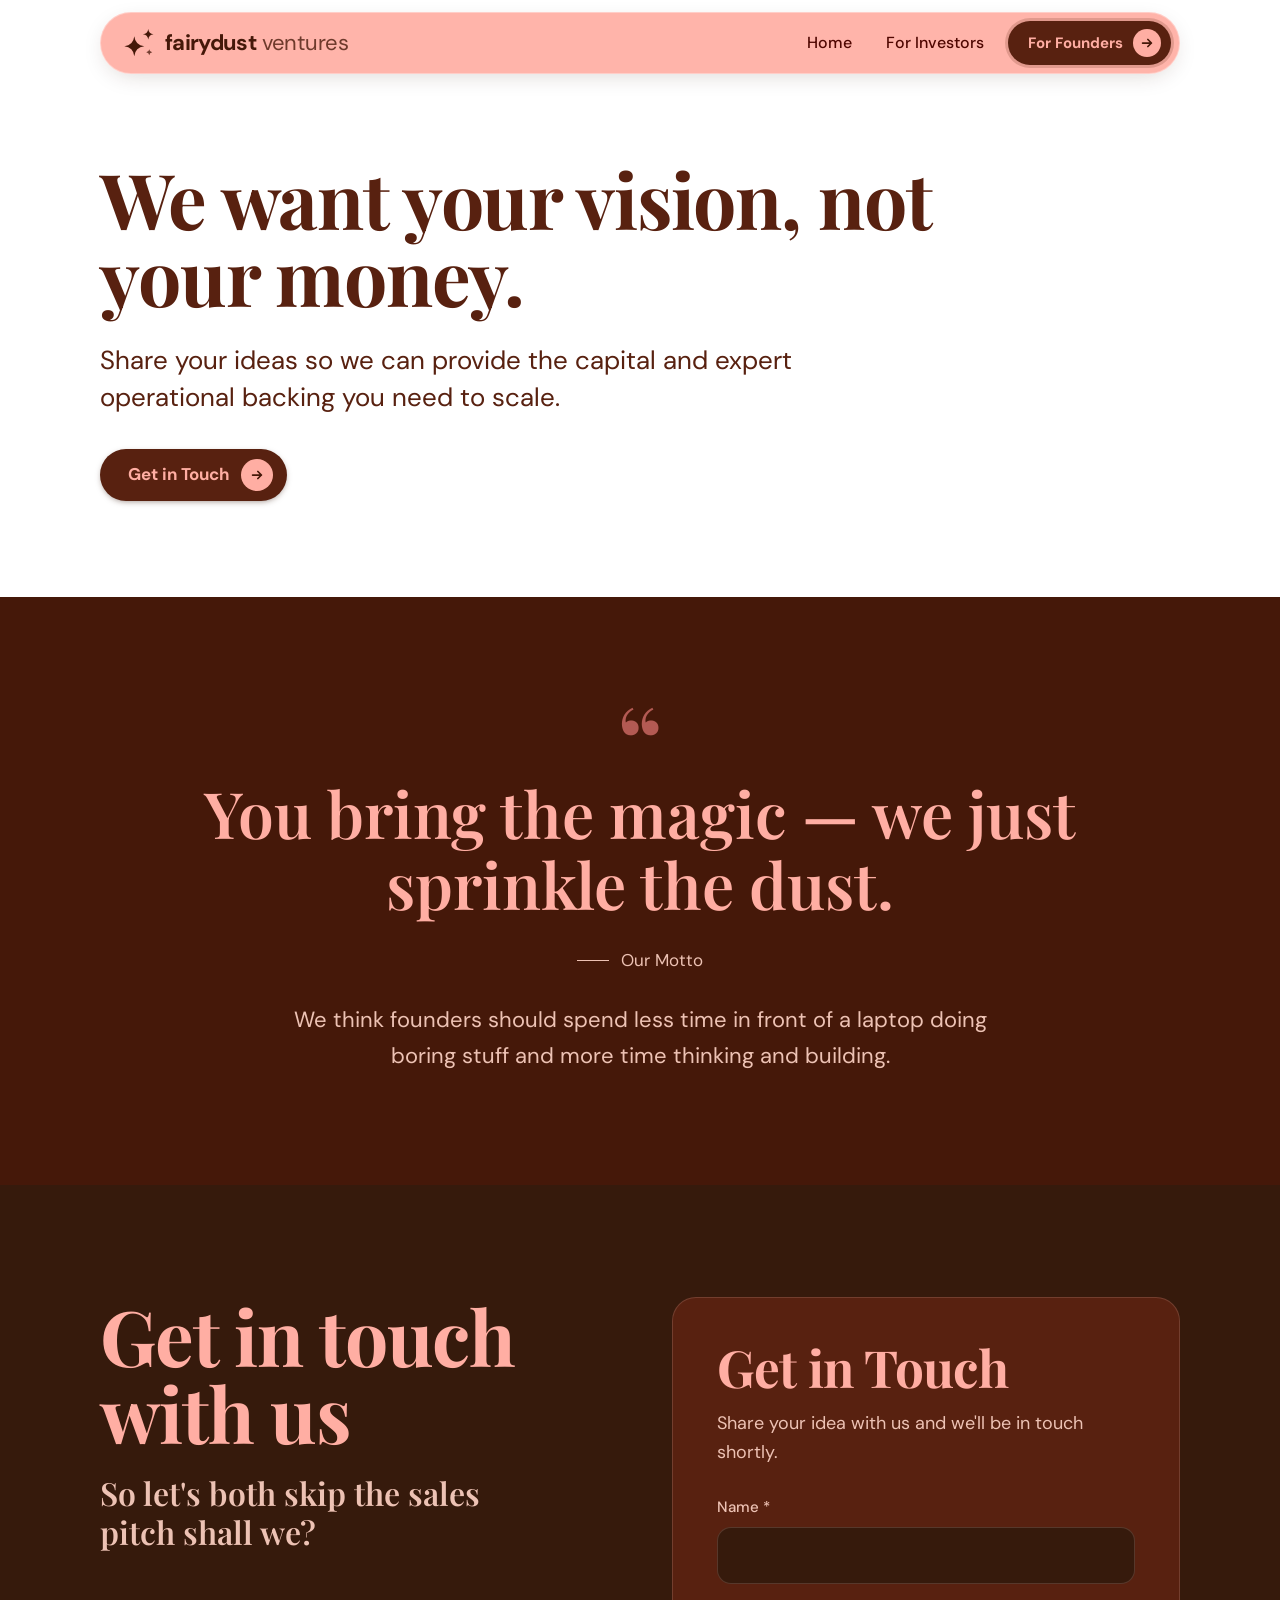
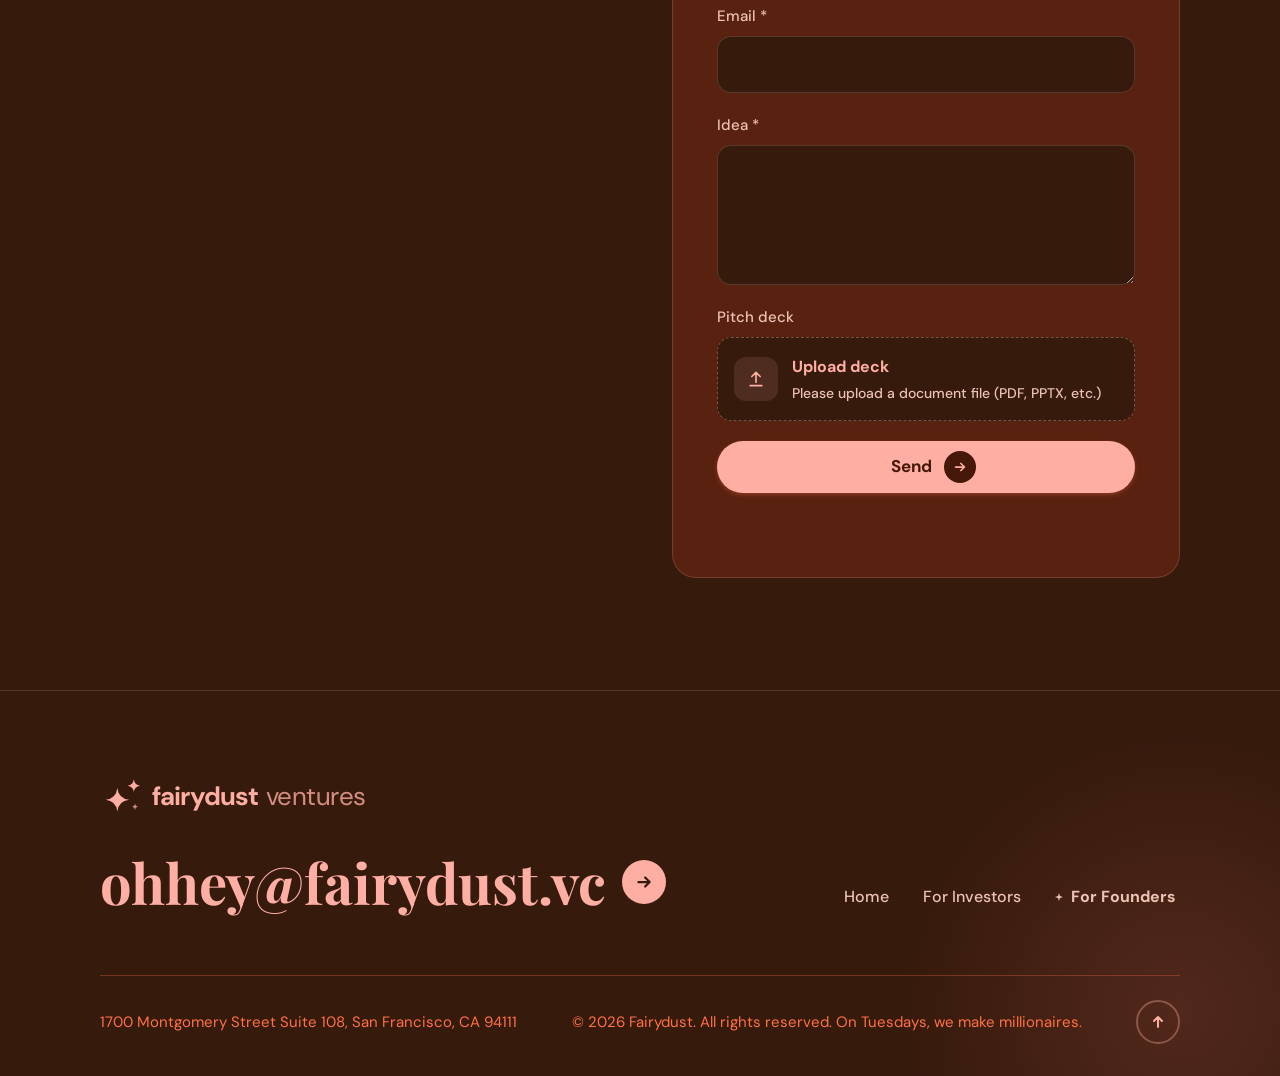
==== commit e73c027b: "Hero value line, contrast fixes (WCAG AA), cut motion (no drifting stars/trail/tilt/marquee), real f" ====
--- a/founders.html
+++ b/founders.html
@@ -13,7 +13,7 @@
   <link rel="preconnect" href="https://fonts.googleapis.com" />
   <link rel="preconnect" href="https://fonts.gstatic.com" crossorigin />
   <link href="https://fonts.googleapis.com/css2?family=Playfair+Display:wght@600;700&family=DM+Sans:opsz,wght@9..40,400;9..40,500;9..40,700&display=swap" rel="stylesheet" />
-  <link rel="stylesheet" href="styles.css?v=5ba9a278" />
+  <link rel="stylesheet" href="styles.css?v=6acfe1db" />
   <script>document.documentElement.classList.add("js")</script>
 </head>
 <body id="top">
@@ -57,13 +57,21 @@
         <div class="panel reveal">
           <h3 class="h2">Get in Touch</h3>
           <p>Share your idea with us and we'll be in touch shortly.</p>
-          <form data-mailto="ohhey@fairydust.vc" data-subject="Share your idea — Fairydust" style="margin-top:28px">
+          <form class="js-form" data-endpoint="" data-mailto="ohhey@fairydust.vc" data-subject="Share your idea — Fairydust" enctype="multipart/form-data" novalidate style="margin-top:28px">
             <div class="field"><label for="n">Name *</label><input id="n" name="Name" autocomplete="name" required /></div>
             <div class="field"><label for="e">Email *</label><input id="e" name="Email" type="email" autocomplete="email" inputmode="email" required /></div>
             <div class="field"><label for="i">Idea *</label><textarea id="i" name="Idea" required></textarea></div>
-            <div class="field"><label for="d">Pitch deck</label><input id="d" name="Pitch deck" type="url" inputmode="url" placeholder="Link to your deck" /></div>
+            <div class="field">
+              <span class="label">Pitch deck</span>
+              <label class="drop" for="d">
+                <input id="d" name="Pitch deck" type="file" accept=".pdf,.ppt,.pptx,.key,.doc,.docx" />
+                <span class="drop-ic" aria-hidden="true"><svg viewBox="0 0 24 24" fill="none" stroke="currentColor" stroke-width="2" stroke-linecap="round" stroke-linejoin="round"><path d="M12 16V4M7 9l5-5 5 5M5 20h14"/></svg></span>
+                <span class="drop-text"><strong class="drop-name">Upload deck</strong><span class="drop-hint">Please upload a document file (PDF, PPTX, etc.)</span></span>
+              </label>
+            </div>
+            <input class="hp" type="text" name="_gotcha" tabindex="-1" autocomplete="off" aria-hidden="true" />
             <button class="btn btn-pink" type="submit">Send<span class="btn-ic" aria-hidden="true"><svg viewBox="0 0 16 16" fill="none" stroke="currentColor" stroke-width="2" stroke-linecap="round" stroke-linejoin="round"><path d="M3 8h10M9 4l4 4-4 4"/></svg></span></button>
-            <p class="form-ok">Your email app should now open with your idea ready to send.</p>
+            <p class="form-status" role="status" aria-live="polite"></p>
           </form>
         </div>
       </div>
@@ -91,6 +99,6 @@
       </div>
     </div>
   </footer>
-  <script src="main.js?v=00b6fb01" defer></script>
+  <script src="main.js?v=66a322e8" defer></script>
 </body>
 </html>
--- a/styles.css
+++ b/styles.css
@@ -183,25 +183,34 @@
 
 /* ---------- Hero (white, brown headline, as on the original) ---------- */
 .hero { background: var(--white); color: var(--brown-700); padding: 168px 0 112px; position: relative; overflow: hidden; }
-.hero-grid { display: grid; grid-template-columns: minmax(0, 1fr) 340px; gap: 56px; align-items: center; }
+.hero-grid { display: grid; grid-template-columns: minmax(0, 1fr) minmax(280px, 400px); gap: 40px; align-items: center; }
 .hero h1 {
   font-family: var(--display); font-weight: 700;
   font-size: min(13.8cqi, 128px); line-height: .92; letter-spacing: -0.02em; text-transform: uppercase;
 }
 .hero-copy { container-type: inline-size; min-width: 0; }
-.hero-ctas { display: flex; flex-wrap: wrap; gap: 12px; margin-top: 40px; }
-.hero-mark {
-  position: relative; aspect-ratio: 4 / 5; border-radius: 28px; overflow: hidden;
-  background:
-    radial-gradient(70% 55% at 50% 42%, rgba(179, 90, 83, .45), transparent 70%),
-    var(--brown-900);
-  display: flex; flex-direction: column; align-items: center; justify-content: center; gap: 28px;
-  padding: 32px; color: var(--pink);
-  box-shadow: 0 40px 80px -30px rgba(54, 26, 12, .55);
-}
-.mark-lg { width: 56%; animation: glow 5s ease-in-out infinite; }
-.mark-lg svg { width: 100%; height: auto; }
-.wordmark-lg { font-size: 30px; line-height: 1; white-space: nowrap; }
+.hero-lead { margin-top: 28px; max-width: 34ch; font-size: clamp(19px, 1.7vw, 23px); line-height: 1.45; color: var(--brown-700); }
+.hero-lead strong { font-weight: 700; }
+.hero-ctas { display: flex; flex-wrap: wrap; gap: 12px; margin-top: 32px; }
+/* Floating three-star mark */
+.hero-star { position: relative; width: 100%; aspect-ratio: 1; display: grid; place-items: center; }
+.hero-star::before {
+  content: ""; position: absolute; inset: 4%; border-radius: 50%;
+  background: radial-gradient(closest-side, rgba(255, 174, 163, .6), rgba(255, 174, 163, .18) 55%, rgba(255, 174, 163, 0));
+  animation: breathe 6s ease-in-out infinite;
+}
+.hs-svg {
+  position: relative; width: 88%; height: auto; overflow: visible;
+  filter: drop-shadow(0 18px 30px rgba(179, 90, 83, .28));
+}
+.hs-svg path { transform-box: fill-box; transform-origin: center; }
+.hs-svg .s1 { animation: float1 7s ease-in-out infinite; }
+.hs-svg .s2 { animation: float2 5.5s ease-in-out -1.5s infinite; }
+.hs-svg .s3 { animation: float3 4.5s ease-in-out -.8s infinite; }
+@keyframes breathe { 0%, 100% { transform: scale(.92); opacity: .75; } 50% { transform: scale(1.04); opacity: 1; } }
+@keyframes float1 { 0%, 100% { transform: translate(0, 0) scale(1); } 50% { transform: translate(-1px, -1.5px) scale(1.03); } }
+@keyframes float2 { 0%, 100% { transform: translate(0, 0) scale(1) rotate(0deg); } 50% { transform: translate(1.5px, -2px) scale(.9) rotate(12deg); } }
+@keyframes float3 { 0%, 100% { transform: translate(0, 0) scale(1); opacity: 1; } 50% { transform: translate(1.5px, 1px) scale(1.35); opacity: .7; } }
 @keyframes glow {
   0%, 100% { filter: drop-shadow(0 0 0 rgba(255, 174, 163, 0)); transform: scale(1); }
   50% { filter: drop-shadow(0 0 22px rgba(255, 174, 163, .45)); transform: scale(1.03); }
@@ -286,8 +295,36 @@
 @media (hover: hover) { .field input:hover, .field textarea:hover { border-color: rgba(237, 194, 180, .4); } }
 .field input:focus, .field textarea:focus { outline: none; border-color: var(--pink); box-shadow: 0 0 0 4px rgba(255, 174, 163, .18); background: #2e150a; }
 .field input:user-invalid, .field textarea:user-invalid { border-color: var(--orange); box-shadow: 0 0 0 4px rgba(255, 113, 67, .15); }
-.form-note { font-size: 14px; color: var(--blush); opacity: .75; margin-top: 12px; }
-.form-ok { display: none; color: var(--pink); margin-top: 14px; font-weight: 500; }
+.field .label { font-size: 15px; font-weight: 500; color: var(--blush); }
+.hp { position: absolute; left: -9999px; width: 1px; height: 1px; opacity: 0; }
+
+/* Deck upload drop zone */
+.drop {
+  position: relative; display: flex; align-items: center; gap: 14px; cursor: pointer;
+  padding: 16px; border-radius: 14px; border: 1.5px dashed rgba(237, 194, 180, .35); background: var(--brown-900);
+  transition: border-color var(--t) var(--ease), background var(--t) var(--ease), transform .12s ease;
+}
+.drop input { position: absolute; inset: 0; opacity: 0; cursor: pointer; }
+.drop-ic { display: grid; place-items: center; width: 44px; height: 44px; flex: none; border-radius: 12px; background: rgba(255, 174, 163, .12); color: var(--pink); transition: transform var(--t) var(--ease), background var(--t) var(--ease); }
+.drop-ic svg { width: 20px; height: 20px; }
+.drop-text { display: flex; flex-direction: column; gap: 2px; min-width: 0; }
+.drop-name { color: var(--pink); font-size: 16px; overflow: hidden; text-overflow: ellipsis; white-space: nowrap; }
+.drop-hint { color: var(--blush); font-size: 14px; }
+@media (hover: hover) { .drop:hover { border-color: rgba(255, 174, 163, .7); } .drop:hover .drop-ic { transform: translateY(-2px); } }
+.drop:active { transform: scale(.99); }
+.drop.dragging { border-color: var(--pink); background: #3d1d0e; }
+.drop.has-file { border-style: solid; border-color: rgba(255, 174, 163, .55); }
+.drop.has-file .drop-ic { background: var(--pink); color: var(--brown-900); }
+.drop:focus-within { border-color: var(--pink); box-shadow: 0 0 0 4px rgba(255, 174, 163, .18); }
+.drop.invalid { border-color: var(--orange); }
+
+/* Form states */
+.form-status { min-height: 24px; margin-top: 14px; font-size: 15px; color: var(--blush); }
+.form-status.ok { color: var(--pink); font-weight: 500; }
+.form-status.err { color: var(--orange); }
+.form-status a { text-decoration: underline; }
+.js-form.sent .field, .js-form.sent .btn { display: none; }
+.js-form.sent .form-status { font-family: var(--display); font-weight: 600; font-size: 24px; line-height: 1.3; color: var(--pink); }
 .panel form .btn { width: 100%; }
 
 /* ---------- Footer ---------- */
@@ -322,7 +359,7 @@
   font-size: 15px;
 }
 .foot-addr { color: var(--orange); }
-.copyright { color: var(--rust); }
+.copyright { color: var(--orange); }
 .to-top {
   --bg: transparent; --fg: var(--pink); --bd: rgba(255, 174, 163, .35); --bg-h: var(--pink); --fg-h: var(--brown-900); --bd-h: var(--pink); --sh: rgba(0,0,0,.5);
   width: 44px; min-height: 44px; padding: 0; box-shadow: none;
@@ -351,19 +388,7 @@
 }
 
 /* ---------- Hero magic ---------- */
-.hero-sparkles { position: absolute; inset: 0; pointer-events: none; z-index: 0; }
 .hero .wrap { position: relative; z-index: 1; }
-.hs {
-  position: absolute; width: var(--s); height: var(--s); color: var(--c);
-  animation: drift var(--d) ease-in-out var(--dl) infinite;
-}
-.hs svg { width: 100%; height: 100%; }
-@keyframes drift {
-  0%, 100% { transform: translate(0, 0) scale(.3) rotate(0deg); opacity: 0; }
-  35% { opacity: .9; }
-  50% { transform: translate(var(--dx), var(--dy)) scale(1) rotate(45deg); opacity: .85; }
-  70% { opacity: .5; }
-}
 .shimmer {
   background: linear-gradient(100deg, var(--brown-700) 0 38%, var(--rose) 45%, var(--orange) 50%, var(--pink) 54%, var(--brown-700) 62% 100%);
   background-size: 300% 100%; background-position: 100% 0;
@@ -379,11 +404,10 @@
 
 /* ---------- Services marquee ---------- */
 .marquee { background: var(--pink); color: var(--brown-800); overflow: hidden; border-block: 1px solid rgba(69, 24, 9, .12); }
-.marquee-track { display: flex; align-items: center; gap: 28px; width: max-content; padding: 20px 0; animation: marquee 40s linear infinite; }
+.marquee-track { display: flex; align-items: center; justify-content: center; flex-wrap: wrap; gap: 10px 24px; padding: 22px var(--gutter); max-width: var(--max); margin: 0 auto; }
 .marquee span { font-family: var(--display); font-weight: 600; font-size: clamp(22px, 2.4vw, 30px); white-space: nowrap; }
 .marquee i { width: 22px; height: 22px; display: inline-flex; color: var(--rose); }
 .marquee i svg { width: 100%; height: 100%; }
-@keyframes marquee { to { transform: translateX(-50%); } }
 
 /* ---------- Editorial list for The Boring Work ---------- */
 .work-list { border-top: 1px solid var(--line-dark); }
@@ -392,7 +416,7 @@
   padding: 34px 0; border-bottom: 1px solid var(--line-dark); border-left: 0;
   transition: padding .35s ease, background .35s ease;
 }
-.work-n { font-family: var(--sans); font-size: 15px; font-weight: 500; color: var(--rose); letter-spacing: .04em; }
+.work-n { font-family: var(--sans); font-size: 15px; font-weight: 500; color: var(--blush); letter-spacing: .04em; }
 .work-list .work h3 { font-family: var(--display); font-weight: 700; font-size: clamp(30px, 3.6vw, 48px); line-height: 1.05; color: var(--pink); }
 .work-list .work p { font-size: 18px; color: var(--blush); max-width: 520px; }
 
@@ -407,7 +431,7 @@
 @media (hover: hover) { .member:hover .spark { transform: rotate(12deg); } }
 
 .cta-card { position: relative; overflow: hidden; background: radial-gradient(120% 140% at 100% 0%, #c4685f, var(--rose) 55%, #9e4c46); }
-.cta-card .tw { color: var(--pink); opacity: .35; }
+.cta-card .tw { color: var(--pink); opacity: .35; animation: none; }
 .cta-card .tw1 { width: 220px; top: -40px; right: 6%; }
 .cta-card .tw2 { width: 90px; top: auto; bottom: 18px; left: auto; right: 34%; }
 .cta-card .h2, .cta-card .btn { position: relative; z-index: 1; }
@@ -416,22 +440,22 @@
 .magic-grid .h2 { position: sticky; top: 120px; }
 .magic .h2 { font-size: clamp(48px, 7vw, 104px); }
 
-.motto-by { display: inline-flex; align-items: center; gap: 12px; margin-top: 28px; font-size: 17px; color: var(--rose); }
+.motto-by { display: inline-flex; align-items: center; gap: 12px; margin-top: 28px; font-size: 17px; color: var(--blush); }
 .motto-by::before { content: ""; width: 32px; height: 1px; background: currentColor; }
 .aside { font-family: var(--display); font-weight: 600; font-size: clamp(24px, 2.6vw, 32px); line-height: 1.2; color: var(--blush); margin-top: 24px; max-width: 460px; }
 .motto blockquote::before { content: "“"; display: block; font-size: 1.6em; line-height: .6; color: var(--rose); margin-bottom: 8px; }
 
 @media (prefers-reduced-motion: reduce) {
-  .tw, .marquee-track, .hs, .shimmer, .mark-lg { animation: none; }
+  .tw, .shimmer, .hero-star::before, .hs-svg path { animation: none; }
+  .hs-svg { transition: none; }
   .btn, .btn-ic, .nav-links a { transition: none; }
-  .hs { opacity: .6; transform: none; }
   .shimmer { color: var(--brown-700); background: none; }
 }
 
 /* ---------- Tablet ---------- */
 @media (max-width: 960px) {
   .hero-grid { grid-template-columns: 1fr; }
-  .hero-mark { aspect-ratio: auto; min-height: 220px; order: -1; display: none; }
+  .hero-star { order: -1; width: 180px; justify-self: end; margin: -24px -12px -32px 0; }
   .magic-grid .h2 { position: static; }
   .work-list .work { grid-template-columns: 56px 1fr; }
   .work-list .work p { grid-column: 2; }
@@ -475,7 +499,8 @@
   .work-list .work { grid-template-columns: 1fr; gap: 8px; padding: 26px 0; }
   .work-list .work p { grid-column: 1; }
   .work-list .work h3 { font-family: var(--display); font-weight: 700; font-size: 32px; }
-  .marquee-track { padding: 14px 0; gap: 20px; animation-duration: 30s; }
+  .marquee-track { padding: 16px var(--gutter); gap: 6px 16px; }
+  .marquee span { font-size: 19px; }
   .marquee i { width: 16px; height: 16px; }
   .cta-card .tw1 { width: 150px; top: -30px; right: -20px; }
 
